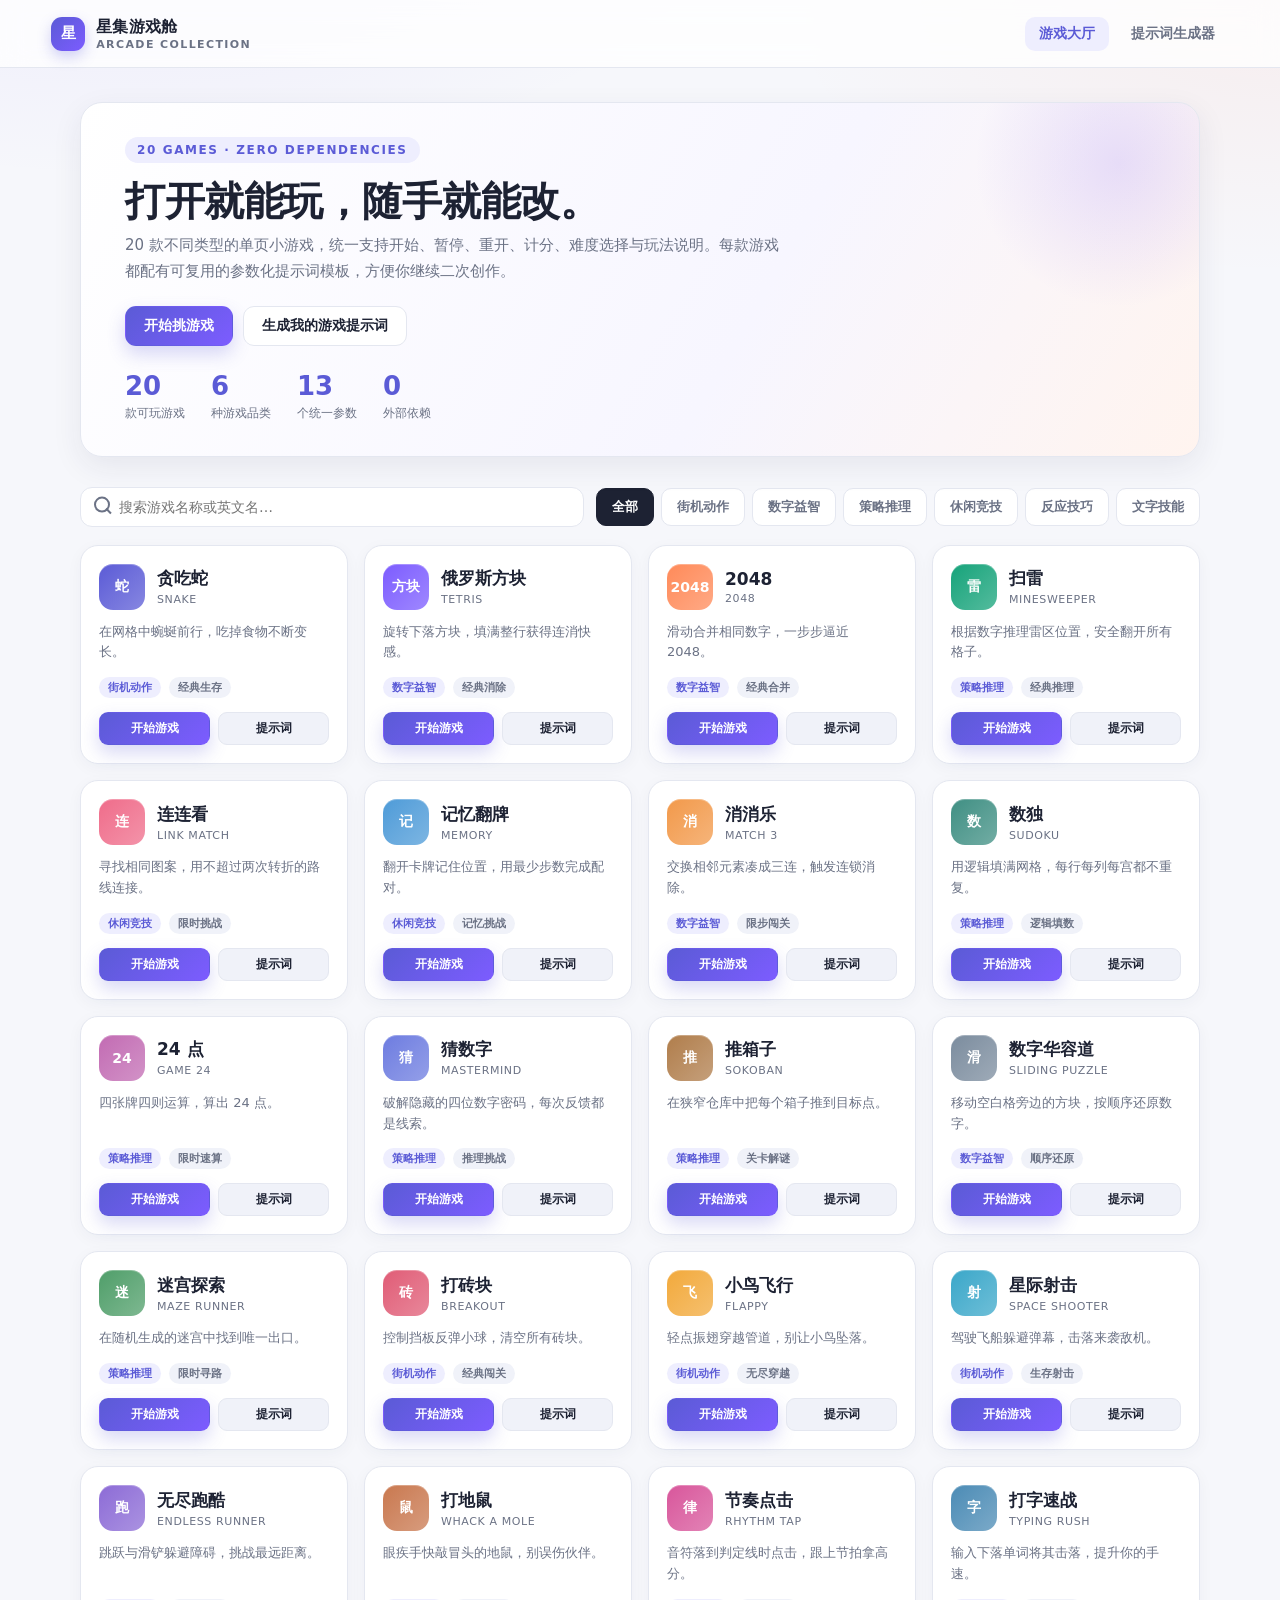
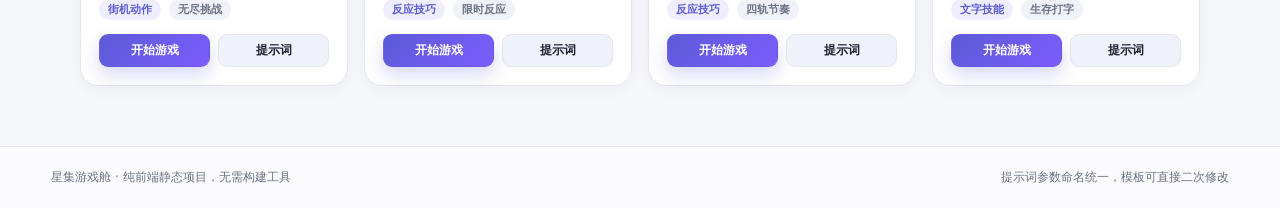
==== index.html @ 9a8f326f "Add 20-game arcade site and prompt generator" ====
<!DOCTYPE html>
<html lang="zh-CN">
<head>
  <meta charset="UTF-8">
  <meta name="viewport" content="width=device-width, initial-scale=1, viewport-fit=cover">
  <meta name="theme-color" content="#f6f7fb">
  <title>星集游戏舱 · 20 款单页小游戏</title>
  <link rel="stylesheet" href="assets/css/common.css">
  <link rel="stylesheet" href="assets/css/hub.css">
</head>
<body>
  <header class="site-header">
    <a class="brand" href="index.html">
      <span class="brand-mark">星</span>
      <span>星集游戏舱<small>ARCADE COLLECTION</small></span>
    </a>
    <nav class="nav">
      <a class="active" href="index.html">游戏大厅</a>
      <a href="generator.html">提示词生成器</a>
    </nav>
  </header>

  <main class="page">
    <section class="hero">
      <span class="eyebrow">20 GAMES · ZERO DEPENDENCIES</span>
      <h1>打开就能玩，随手就能改。</h1>
      <p class="lead">20 款不同类型的单页小游戏，统一支持开始、暂停、重开、计分、难度选择与玩法说明。每款游戏都配有可复用的参数化提示词模板，方便你继续二次创作。</p>
      <div class="hero-actions">
        <a class="btn btn-primary" href="#games">开始挑游戏</a>
        <a class="btn" href="generator.html">生成我的游戏提示词</a>
      </div>
      <div class="stats-row">
        <div><div class="stat-num">20</div><div class="stat-label">款可玩游戏</div></div>
        <div><div class="stat-num">6</div><div class="stat-label">种游戏品类</div></div>
        <div><div class="stat-num">13</div><div class="stat-label">个统一参数</div></div>
        <div><div class="stat-num">0</div><div class="stat-label">外部依赖</div></div>
      </div>
    </section>

    <section id="games">
      <div class="toolbar">
        <div class="search"><input id="searchInput" type="text" placeholder="搜索游戏名称或英文名…" aria-label="搜索游戏"></div>
        <div class="filters" id="filters"></div>
      </div>
      <div class="game-grid" id="gameGrid"></div>
    </section>
  </main>

  <footer class="site-footer">
    <span>星集游戏舱 · 纯前端静态项目，无需构建工具</span>
    <span>提示词参数命名统一，模板可直接二次修改</span>
  </footer>

  <script src="assets/js/core/utils.js"></script>
  <script src="assets/js/core/sound.js"></script>
  <script src="assets/js/core/registry.js"></script>
  <script src="assets/js/data/games.js"></script>
  <script src="assets/js/core/app.js"></script>
</body>
</html>
---- assets/css/common.css ----
:root {
  --bg: #f6f7fb;
  --surface: #ffffff;
  --surface-2: #f0f2f9;
  --ink: #1d2233;
  --muted: #6b7285;
  --line: #e4e7f0;
  --brand: #5b5bd6;
  --brand-2: #7c5cff;
  --accent: #ff7a59;
  --good: #16a37a;
  --bad: #e05555;
  --shadow: 0 10px 30px rgba(35, 41, 80, 0.08);
  --radius: 16px;
}

* { box-sizing: border-box; }
html, body { margin: 0; padding: 0; }
body {
  font-family: "PingFang SC", "Microsoft YaHei", "Segoe UI", system-ui, sans-serif;
  color: var(--ink);
  background:
    radial-gradient(1100px 600px at 10% -10%, rgba(124, 92, 255, 0.10), transparent 60%),
    radial-gradient(900px 500px at 100% 0%, rgba(255, 122, 89, 0.08), transparent 55%),
    var(--bg);
  min-height: 100vh;
  -webkit-font-smoothing: antialiased;
}
a { color: inherit; text-decoration: none; }
button, input, select, textarea { font: inherit; color: inherit; }
button { cursor: pointer; }

.site-header {
  height: 68px;
  display: flex;
  align-items: center;
  justify-content: space-between;
  padding: 0 clamp(16px, 4vw, 52px);
  background: rgba(255, 255, 255, 0.78);
  backdrop-filter: blur(14px);
  border-bottom: 1px solid var(--line);
  position: sticky;
  top: 0;
  z-index: 20;
}
.brand { display: flex; align-items: center; gap: 11px; font-weight: 800; letter-spacing: 0.3px; }
.brand-mark {
  width: 34px; height: 34px; border-radius: 11px;
  background: linear-gradient(135deg, var(--brand), var(--brand-2));
  color: #fff; display: grid; place-items: center;
  font-size: 15px; box-shadow: 0 6px 14px rgba(91, 91, 214, 0.28);
}
.brand small { display: block; font-size: 11px; font-weight: 600; color: var(--muted); letter-spacing: 1.4px; }
.nav { display: flex; gap: 8px; align-items: center; }
.nav a {
  padding: 8px 14px; border-radius: 10px; font-size: 14px; font-weight: 600; color: var(--muted);
  transition: 0.18s ease;
}
.nav a:hover { background: var(--surface-2); color: var(--ink); }
.nav a.active { background: #eeeefe; color: var(--brand); }

.page { max-width: 1200px; margin: 0 auto; padding: 34px clamp(16px, 4vw, 40px) 60px; }
.page-head { margin-bottom: 26px; }
.eyebrow {
  display: inline-flex; align-items: center; gap: 7px;
  font-size: 12px; font-weight: 800; letter-spacing: 1.6px; color: var(--brand);
  background: #eeeefe; padding: 6px 12px; border-radius: 999px;
}
h1 { font-size: clamp(26px, 4vw, 40px); line-height: 1.2; margin: 14px 0 8px; letter-spacing: -0.5px; }
h2 { font-size: 20px; margin: 0 0 12px; }
h3 { font-size: 16px; margin: 0 0 8px; }
p { line-height: 1.7; }
.lead { color: var(--muted); font-size: 15px; max-width: 720px; margin: 0; }

.btn {
  border: 1px solid var(--line); background: var(--surface); color: var(--ink);
  padding: 10px 18px; border-radius: 11px; font-size: 14px; font-weight: 700;
  transition: transform 0.15s ease, box-shadow 0.15s ease, background 0.15s ease;
}
.btn:hover { transform: translateY(-1px); box-shadow: var(--shadow); }
.btn:active { transform: translateY(0); }
.btn:disabled { opacity: 0.45; cursor: not-allowed; transform: none; box-shadow: none; }
.btn-primary {
  background: linear-gradient(135deg, var(--brand), var(--brand-2));
  border-color: transparent; color: #fff;
  box-shadow: 0 8px 18px rgba(91, 91, 214, 0.24);
}
.btn-ghost { background: var(--surface-2); }
.btn-sm { padding: 7px 12px; font-size: 12px; border-radius: 9px; }

.card { background: var(--surface); border: 1px solid var(--line); border-radius: var(--radius); box-shadow: var(--shadow); }
.tag { display: inline-block; font-size: 11px; font-weight: 700; padding: 3px 9px; border-radius: 999px; background: var(--surface-2); color: var(--muted); }
.tag-brand { background: #eeeefe; color: var(--brand); }
.muted { color: var(--muted); }
.mono { font-family: "JetBrains Mono", "SFMono-Regular", Consolas, monospace; }

.site-footer {
  border-top: 1px solid var(--line); padding: 22px clamp(16px, 4vw, 52px);
  color: var(--muted); font-size: 12px; display: flex; justify-content: space-between; gap: 16px; flex-wrap: wrap;
  background: rgba(255, 255, 255, 0.6);
}

@media (max-width: 640px) {
  .site-header { height: 60px; }
  .nav a { padding: 7px 10px; font-size: 13px; }
  .brand small { display: none; }
}
---- assets/css/hub.css ----
.hero {
  border-radius: 22px;
  background: linear-gradient(120deg, #ffffff 0%, #f7f6ff 60%, #fff4ef 100%);
  border: 1px solid var(--line);
  padding: 34px clamp(20px, 4vw, 44px);
  box-shadow: var(--shadow);
  position: relative;
  overflow: hidden;
}
.hero::after {
  content: "";
  position: absolute; right: -70px; top: -90px; width: 300px; height: 300px;
  border-radius: 50%; background: radial-gradient(circle, rgba(124,92,255,.16), transparent 68%);
}
.hero h1 { max-width: 620px; position: relative; z-index: 1; }
.hero .lead { max-width: 660px; position: relative; z-index: 1; }
.hero-actions { display: flex; gap: 10px; margin-top: 22px; flex-wrap: wrap; position: relative; z-index: 1; }
.stats-row { display: flex; gap: 26px; margin-top: 26px; flex-wrap: wrap; position: relative; z-index: 1; }
.stat-num { font-size: 26px; font-weight: 800; color: var(--brand); line-height: 1.1; }
.stat-label { font-size: 12px; color: var(--muted); margin-top: 4px; }

.toolbar {
  display: flex; gap: 12px; align-items: center; flex-wrap: wrap;
  margin: 30px 0 18px;
}
.search {
  flex: 1; min-width: 220px; position: relative;
}
.search input {
  width: 100%; padding: 11px 14px 11px 38px; border: 1px solid var(--line);
  border-radius: 12px; background: var(--surface); outline: none; font-size: 14px;
}
.search input:focus { border-color: var(--brand); box-shadow: 0 0 0 3px rgba(91,91,214,.10); }
.search::before {
  content: ""; position: absolute; left: 14px; top: 50%; width: 12px; height: 12px;
  border: 2px solid var(--muted); border-radius: 50%; transform: translateY(-65%);
}
.search::after {
  content: ""; position: absolute; left: 25px; top: 58%; width: 7px; height: 2px;
  background: var(--muted); transform: rotate(45deg);
}
.filters { display: flex; gap: 7px; flex-wrap: wrap; }
.filter-btn {
  border: 1px solid var(--line); background: var(--surface); color: var(--muted);
  padding: 9px 15px; border-radius: 10px; font-size: 13px; font-weight: 700;
}
.filter-btn:hover { color: var(--ink); }
.filter-btn.active { background: var(--ink); border-color: var(--ink); color: #fff; }

.game-grid {
  display: grid; grid-template-columns: repeat(auto-fill, minmax(255px, 1fr)); gap: 16px;
}
.game-card {
  background: var(--surface); border: 1px solid var(--line); border-radius: 18px;
  padding: 18px; box-shadow: 0 4px 16px rgba(35,41,80,.04);
  transition: transform .2s ease, box-shadow .2s ease, border-color .2s ease;
  display: flex; flex-direction: column; min-height: 184px;
}
.game-card:hover { transform: translateY(-4px); box-shadow: var(--shadow); border-color: #d8d9f5; }
.game-card-top { display: flex; align-items: center; gap: 12px; margin-bottom: 12px; }
.game-icon {
  width: 46px; height: 46px; border-radius: 14px; flex: 0 0 46px;
  display: grid; place-items: center; color: #fff; font-weight: 800; font-size: 14px;
  box-shadow: inset 0 1px 0 rgba(255,255,255,.28);
}
.game-card h3 { margin: 0 0 3px; font-size: 17px; }
.game-card .en { font-size: 11px; color: var(--muted); letter-spacing: .6px; }
.game-card .tagline { font-size: 13px; color: var(--muted); line-height: 1.6; flex: 1; }
.game-card-bottom { display: flex; align-items: center; gap: 8px; margin-top: 14px; }
.game-card-bottom .btn { flex: 1; text-align: center; }
.empty { padding: 48px; text-align: center; color: var(--muted); grid-column: 1 / -1; }
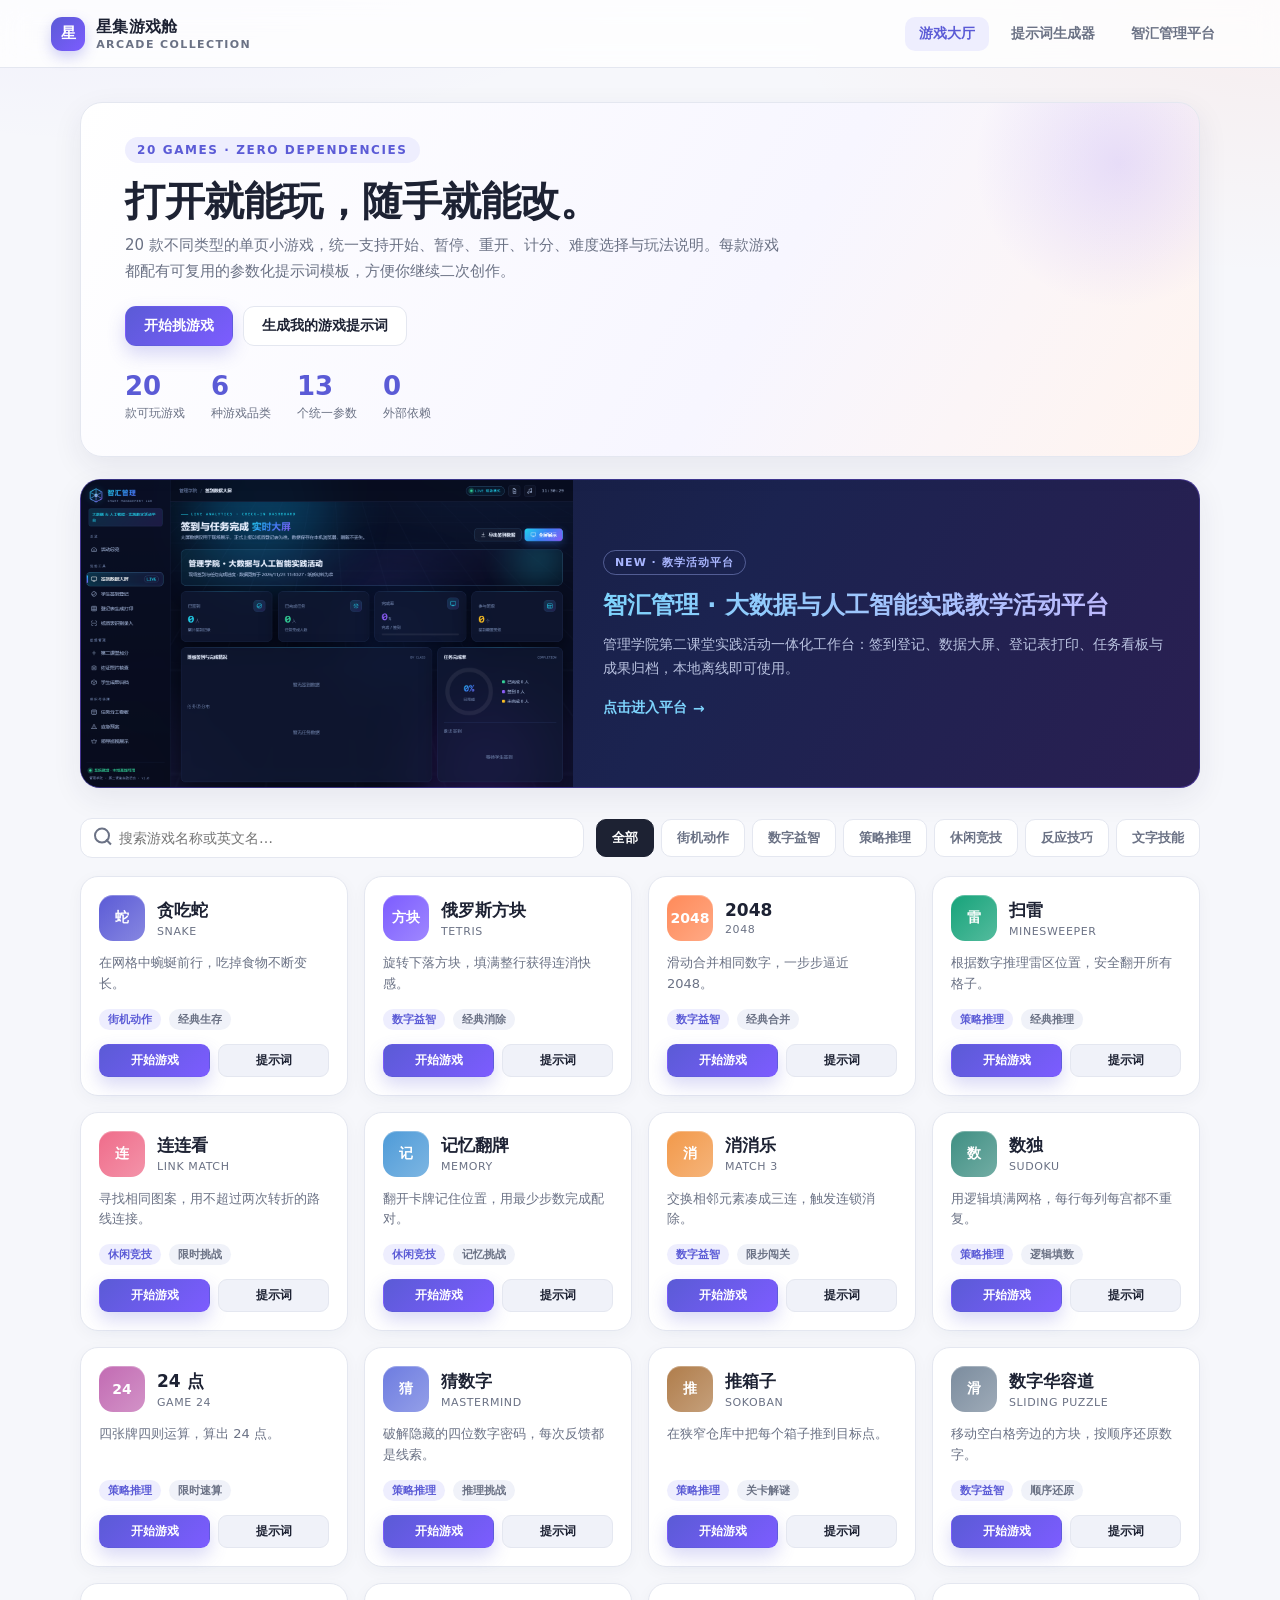
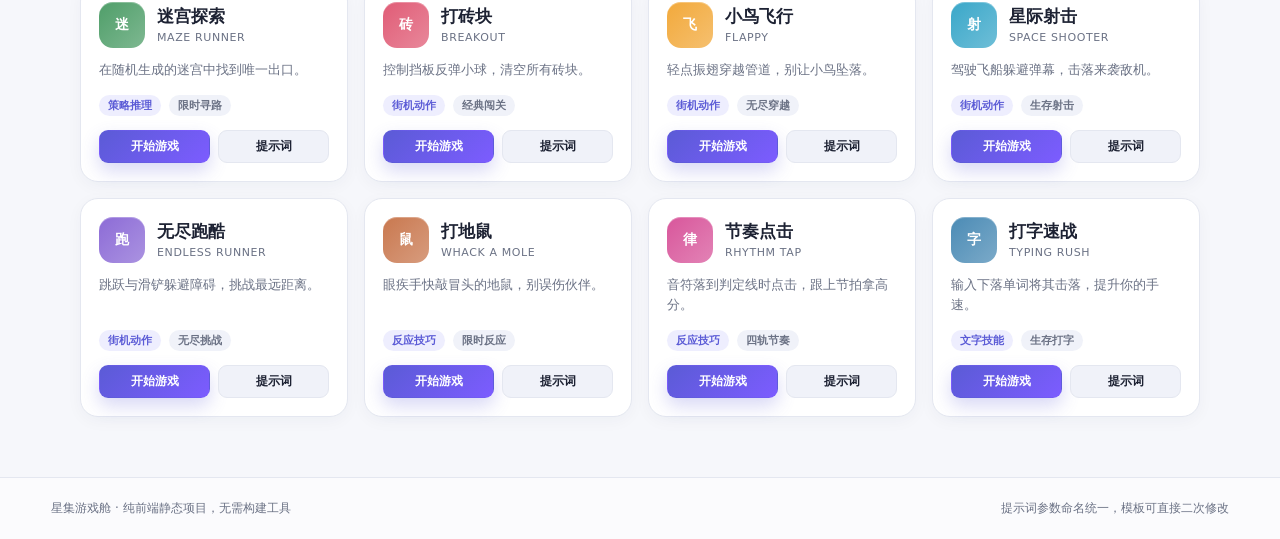
==== commit cf39c10f: "Add 智汇管理 activity platform and homepage link" ====
--- a/index.html
+++ b/index.html
@@ -17,6 +17,7 @@
     <nav class="nav">
       <a class="active" href="index.html">游戏大厅</a>
       <a href="generator.html">提示词生成器</a>
+      <a href="activity-site/index.html">智汇管理平台</a>
     </nav>
   </header>
 
@@ -35,6 +36,20 @@
         <div><div class="stat-num">13</div><div class="stat-label">个统一参数</div></div>
         <div><div class="stat-num">0</div><div class="stat-label">外部依赖</div></div>
       </div>
+    </section>
+
+    <section class="featured" aria-label="推荐项目">
+      <a class="featured-card" href="activity-site/index.html">
+        <div class="featured-thumb">
+          <img src="activity-site/preview-desktop.png" alt="智汇管理平台预览图">
+        </div>
+        <div class="featured-body">
+          <span class="featured-tag">NEW · 教学活动平台</span>
+          <h2>智汇管理 · 大数据与人工智能实践教学活动平台</h2>
+          <p>管理学院第二课堂实践活动一体化工作台：签到登记、数据大屏、登记表打印、任务看板与成果归档，本地离线即可使用。</p>
+          <span class="featured-link">点击进入平台 <span aria-hidden="true">→</span></span>
+        </div>
+      </a>
     </section>
 
     <section id="games">
--- a/assets/css/hub.css
+++ b/assets/css/hub.css
@@ -69,3 +69,89 @@
 .game-card-bottom { display: flex; align-items: center; gap: 8px; margin-top: 14px; }
 .game-card-bottom .btn { flex: 1; text-align: center; }
 .empty { padding: 48px; text-align: center; color: var(--muted); grid-column: 1 / -1; }
+
+/* 推荐项目：智汇管理教学活动平台 */
+.featured { margin-top: 22px; }
+.featured-card {
+  display: flex;
+  gap: 0;
+  align-items: stretch;
+  background: linear-gradient(120deg, #121a35 0%, #1b2350 55%, #2a1f52 100%);
+  border: 1px solid rgba(124, 92, 255, 0.35);
+  border-radius: 20px;
+  overflow: hidden;
+  box-shadow: var(--shadow);
+  transition: transform .2s ease, box-shadow .2s ease;
+}
+.featured-card:hover {
+  transform: translateY(-2px);
+  box-shadow: 0 16px 40px rgba(35, 41, 80, 0.22);
+}
+.featured-thumb {
+  flex: 0 0 44%;
+  min-height: 210px;
+  background: #0a1024;
+  display: flex;
+  align-items: center;
+  justify-content: center;
+  overflow: hidden;
+}
+.featured-thumb img {
+  width: 100%;
+  height: 100%;
+  object-fit: cover;
+  object-position: top left;
+  display: block;
+}
+.featured-body {
+  flex: 1;
+  padding: 26px 30px;
+  display: flex;
+  flex-direction: column;
+  justify-content: center;
+  color: #eef1ff;
+}
+.featured-tag {
+  align-self: flex-start;
+  font-size: 11px;
+  font-weight: 800;
+  letter-spacing: 1px;
+  color: #a9b6ff;
+  border: 1px solid rgba(169, 182, 255, 0.4);
+  border-radius: 999px;
+  padding: 4px 11px;
+  margin-bottom: 14px;
+}
+.featured-body h2 {
+  margin: 0 0 10px;
+  font-size: clamp(18px, 2.2vw, 24px);
+  line-height: 1.35;
+  background: linear-gradient(90deg, #7dd3fc, #c4b5fd);
+  -webkit-background-clip: text;
+  background-clip: text;
+  color: transparent;
+}
+.featured-body p {
+  margin: 0;
+  font-size: 14px;
+  line-height: 1.75;
+  color: #b9c2e0;
+}
+.featured-link {
+  margin-top: 18px;
+  display: inline-flex;
+  align-items: center;
+  gap: 6px;
+  align-self: flex-start;
+  font-size: 14px;
+  font-weight: 700;
+  color: #7dd3fc;
+}
+.featured-link span { transition: transform .2s ease; }
+.featured-card:hover .featured-link span { transform: translateX(4px); }
+
+@media (max-width: 760px) {
+  .featured-card { flex-direction: column; }
+  .featured-thumb { flex: none; min-height: 0; height: 180px; }
+  .featured-body { padding: 22px; }
+}
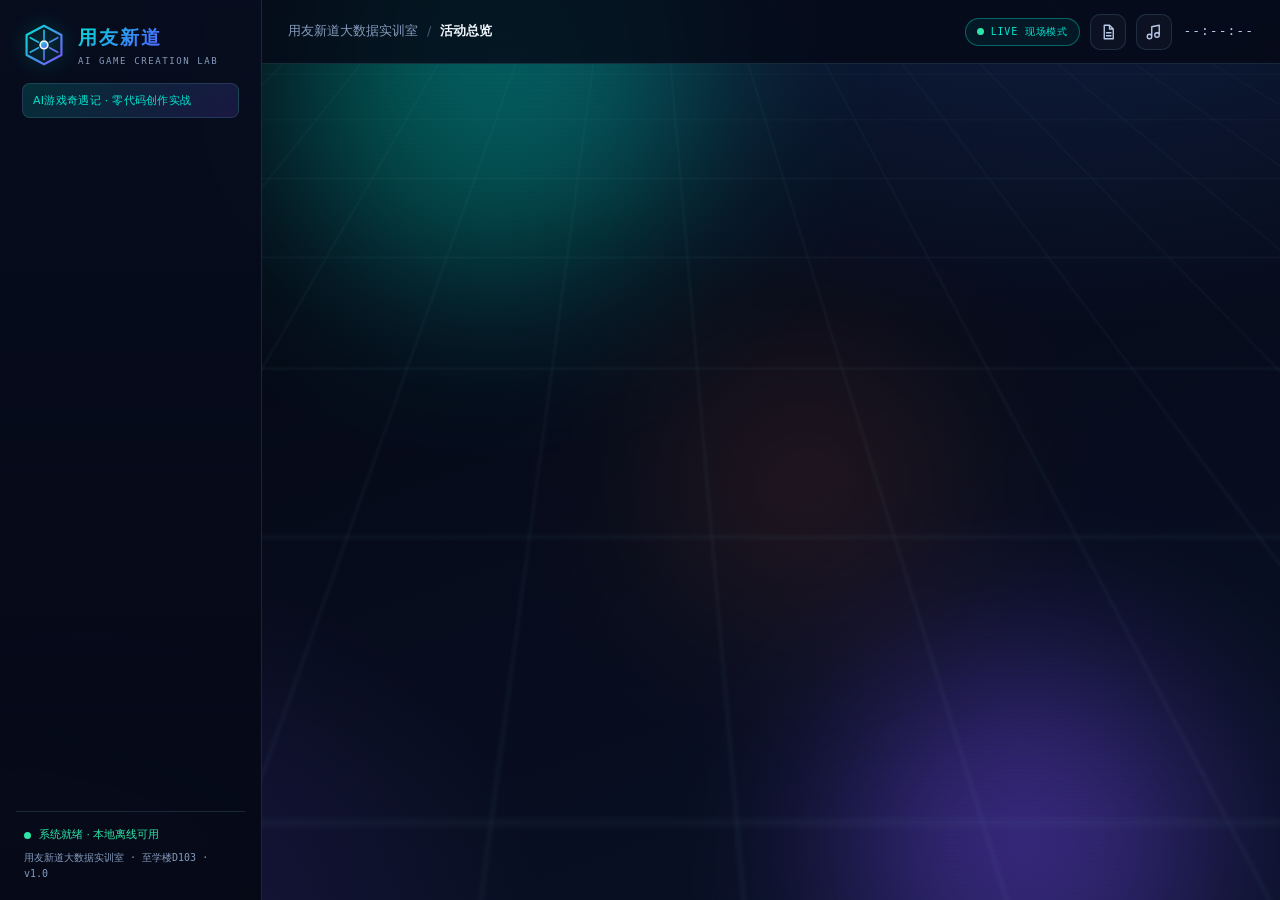
==== commit 8ab365dd: "Strengthen palette contrast and add asset cache-busting" ====
--- a/index.html
+++ b/index.html
@@ -1,75 +1,97 @@
-<!DOCTYPE html>
-<html lang="zh-CN">
-<head>
-  <meta charset="UTF-8">
-  <meta name="viewport" content="width=device-width, initial-scale=1, viewport-fit=cover">
-  <meta name="theme-color" content="#f6f7fb">
-  <title>星集游戏舱 · 20 款单页小游戏</title>
-  <link rel="stylesheet" href="assets/css/common.css">
-  <link rel="stylesheet" href="assets/css/hub.css">
-</head>
-<body>
-  <header class="site-header">
-    <a class="brand" href="index.html">
-      <span class="brand-mark">星</span>
-      <span>星集游戏舱<small>ARCADE COLLECTION</small></span>
-    </a>
-    <nav class="nav">
-      <a class="active" href="index.html">游戏大厅</a>
-      <a href="generator.html">提示词生成器</a>
-      <a href="activity-site/index.html">智汇管理平台</a>
-    </nav>
-  </header>
-
-  <main class="page">
-    <section class="hero">
-      <span class="eyebrow">20 GAMES · ZERO DEPENDENCIES</span>
-      <h1>打开就能玩，随手就能改。</h1>
-      <p class="lead">20 款不同类型的单页小游戏，统一支持开始、暂停、重开、计分、难度选择与玩法说明。每款游戏都配有可复用的参数化提示词模板，方便你继续二次创作。</p>
-      <div class="hero-actions">
-        <a class="btn btn-primary" href="#games">开始挑游戏</a>
-        <a class="btn" href="generator.html">生成我的游戏提示词</a>
-      </div>
-      <div class="stats-row">
-        <div><div class="stat-num">20</div><div class="stat-label">款可玩游戏</div></div>
-        <div><div class="stat-num">6</div><div class="stat-label">种游戏品类</div></div>
-        <div><div class="stat-num">13</div><div class="stat-label">个统一参数</div></div>
-        <div><div class="stat-num">0</div><div class="stat-label">外部依赖</div></div>
-      </div>
-    </section>
-
-    <section class="featured" aria-label="推荐项目">
-      <a class="featured-card" href="activity-site/index.html">
-        <div class="featured-thumb">
-          <img src="activity-site/preview-desktop.png" alt="智汇管理平台预览图">
-        </div>
-        <div class="featured-body">
-          <span class="featured-tag">NEW · 教学活动平台</span>
-          <h2>智汇管理 · 大数据与人工智能实践教学活动平台</h2>
-          <p>管理学院第二课堂实践活动一体化工作台：签到登记、数据大屏、登记表打印、任务看板与成果归档，本地离线即可使用。</p>
-          <span class="featured-link">点击进入平台 <span aria-hidden="true">→</span></span>
-        </div>
-      </a>
-    </section>
-
-    <section id="games">
-      <div class="toolbar">
-        <div class="search"><input id="searchInput" type="text" placeholder="搜索游戏名称或英文名…" aria-label="搜索游戏"></div>
-        <div class="filters" id="filters"></div>
-      </div>
-      <div class="game-grid" id="gameGrid"></div>
-    </section>
-  </main>
-
-  <footer class="site-footer">
-    <span>星集游戏舱 · 纯前端静态项目，无需构建工具</span>
-    <span>提示词参数命名统一，模板可直接二次修改</span>
-  </footer>
-
-  <script src="assets/js/core/utils.js"></script>
-  <script src="assets/js/core/sound.js"></script>
-  <script src="assets/js/core/registry.js"></script>
-  <script src="assets/js/data/games.js"></script>
-  <script src="assets/js/core/app.js"></script>
-</body>
-</html>
+<!DOCTYPE html>
+<html lang="zh-CN">
+<head>
+<meta charset="UTF-8">
+<meta name="viewport" content="width=device-width, initial-scale=1.0, viewport-fit=cover">
+<meta name="theme-color" content="#04070f">
+<title>用友新道大数据实训室 · AI游戏奇遇记：零代码创作实战</title>
+<link rel="stylesheet" href="css/style.css?v=3">
+</head>
+<body>
+<div class="app-shell">
+
+  <!-- 背景装饰层 -->
+  <div class="bg-layer" aria-hidden="true">
+    <div class="bg-grid"></div>
+    <div class="bg-orb bg-orb-a"></div>
+    <div class="bg-orb bg-orb-b"></div>
+    <div class="bg-orb bg-orb-c"></div>
+    <div class="bg-scan"></div>
+  </div>
+
+  <!-- 侧边栏 -->
+  <aside class="sidebar" id="sidebar">
+    <div class="brand">
+      <div class="brand-mark">
+        <svg viewBox="0 0 48 48" aria-hidden="true">
+          <defs>
+            <linearGradient id="brandGrad" x1="0" y1="0" x2="1" y2="1">
+              <stop offset="0%" stop-color="#00e6d2"/>
+              <stop offset="100%" stop-color="#7c4dff"/>
+            </linearGradient>
+          </defs>
+          <path d="M24 3 43 13v22L24 45 5 35V13z" fill="none" stroke="url(#brandGrad)" stroke-width="2.4"/>
+          <circle cx="24" cy="24" r="4.2" fill="url(#brandGrad)"/>
+          <path d="M24 8v10M24 30v10M9 16l9 5M30 27l9 5M39 16l-9 5M18 27l-9 5" stroke="url(#brandGrad)" stroke-width="1.8" stroke-linecap="round"/>
+        </svg>
+      </div>
+      <div class="brand-text">
+        <strong>用友新道</strong>
+        <span>AI GAME CREATION LAB</span>
+      </div>
+    </div>
+
+    <div class="brand-sub">AI游戏奇遇记 · 零代码创作实战</div>
+
+    <nav class="nav" id="nav" aria-label="主导航"></nav>
+
+    <div class="sidebar-foot">
+      <div class="sys-status"><span class="pulse-dot"></span><span id="sysStatusText">系统就绪 · 本地离线可用</span></div>
+      <div class="sys-meta">用友新道大数据实训室 · 至学楼D103 · v1.0</div>
+    </div>
+  </aside>
+
+  <!-- 主内容区 -->
+  <div class="content-wrap">
+    <header class="topbar">
+      <button class="icon-btn menu-toggle" id="menuToggle" aria-label="展开导航">
+        <svg viewBox="0 0 24 24"><path d="M4 6h16M4 12h16M4 18h16"/></svg>
+      </button>
+      <div class="crumb">
+        <span class="crumb-root">用友新道大数据实训室</span>
+        <span class="crumb-sep">/</span>
+        <span id="crumbCurrent">活动总览</span>
+      </div>
+      <div class="topbar-actions">
+        <span class="live-badge"><span class="pulse-dot"></span> LIVE 现场模式</span>
+        <button class="icon-btn" id="btnPaper" title="纸质应急模式" aria-label="纸质应急模式">
+          <svg viewBox="0 0 24 24"><path d="M7 3h7l5 5v13H7zM14 3v5h5M10 13h6M10 17h6"/></svg>
+        </button>
+        <button class="icon-btn" id="btnMusic" title="轻音乐开关" aria-label="轻音乐开关">
+          <svg viewBox="0 0 24 24"><path d="M9 18V5l10-2v13M9 18a3 3 0 1 1-6 0 3 3 0 0 1 6 0zm10-2a3 3 0 1 1-6 0 3 3 0 0 1 6 0z"/></svg>
+        </button>
+        <div class="clock" id="clock">--:--:--</div>
+      </div>
+    </header>
+
+    <main class="main" id="app" tabindex="-1"></main>
+
+    <footer class="footer">
+      <div class="footer-l">用友新道大数据实训室 · AI游戏奇遇记：零代码创作实战</div>
+      <div class="footer-c">地点 至学楼D103 · 借助AI工具零代码完成小游戏并现场提交 · 纸质登记与现场大屏双轨一致</div>
+      <div class="footer-r">LOCAL-FIRST · NO SERVER REQUIRED</div>
+    </footer>
+  </div>
+</div>
+
+<div class="toast-stack" id="toastStack" aria-live="polite"></div>
+<div class="overlay" id="overlay"></div>
+
+<script src="js/store.js?v=3"></script>
+<script src="js/ui.js?v=3"></script>
+<script src="js/viz.js?v=3"></script>
+<script src="js/data-source.js?v=3"></script>
+<script src="js/app.js?v=3"></script>
+<script src="js/modules.js?v=3"></script>
+</body>
+</html>
--- a/css/style.css
+++ b/css/style.css
@@ -0,0 +1,548 @@
+/* ============================================================
+   智汇管理 · 实践教学活动平台  |  设计系统
+   风格：科技 / 炫酷 / 时尚  ·  暗色霓虹 + 玻璃拟态
+   ============================================================ */
+
+:root{
+  --bg:#04070f;
+  --bg-2:#091126;
+  --panel:rgba(12,20,42,.76);
+  --panel-solid:#0d1832;
+  --panel-2:rgba(18,30,60,.70);
+  --line:rgba(120,200,220,.16);
+  --line-strong:rgba(0,230,210,.38);
+  --txt:#f2f7ff;
+  --txt-2:#b8c9e8;
+  --txt-3:#869bbd;
+  --cyan:#00e6d2;
+  --blue:#3d7dff;
+  --purple:#7c4dff;
+  --pink:#ff5c9d;
+  --green:#2ee6a8;
+  --amber:#ff8a3d;
+  --red:#ff5470;
+  --grad:linear-gradient(135deg,#00e6d2 0%,#3d7dff 48%,#7c4dff 100%);
+  --grad-soft:linear-gradient(135deg,rgba(0,230,210,.16),rgba(124,77,255,.16));
+  --shadow:0 18px 50px rgba(0,0,0,.46);
+  --glow:0 0 22px rgba(0,230,210,.30);
+  --r:16px;
+  --r-sm:10px;
+  --sidebar-w:262px;
+  --font:"PingFang SC","Microsoft YaHei","Segoe UI",system-ui,-apple-system,sans-serif;
+  --mono:"SFMono-Regular",Consolas,"Roboto Mono",monospace;
+}
+
+*,*::before,*::after{box-sizing:border-box}
+html{scroll-behavior:smooth}
+body{
+  margin:0;font-family:var(--font);color:var(--txt);background:var(--bg);
+  -webkit-font-smoothing:antialiased;overflow-x:hidden;font-size:14px;line-height:1.6;
+}
+button,input,select,textarea{font-family:inherit;font-size:inherit;color:inherit}
+button{cursor:pointer}
+a{color:var(--cyan);text-decoration:none}
+svg{width:100%;height:100%;fill:none;stroke:currentColor;stroke-width:1.8;stroke-linecap:round;stroke-linejoin:round}
+::-webkit-scrollbar{width:9px;height:9px}
+::-webkit-scrollbar-track{background:rgba(255,255,255,.03)}
+::-webkit-scrollbar-thumb{background:linear-gradient(180deg,rgba(0,230,210,.5),rgba(124,77,255,.5));border-radius:9px}
+
+/* ---------- 背景 ---------- */
+.bg-layer{position:fixed;inset:0;z-index:0;pointer-events:none;overflow:hidden;background:
+  radial-gradient(1200px 700px at 80% -10%,rgba(61,125,255,.20),transparent 60%),
+  radial-gradient(900px 600px at 0% 100%,rgba(124,77,255,.18),transparent 60%),
+  linear-gradient(160deg,#04070f 0%,#060b1a 45%,#091126 100%)}
+.bg-grid{position:absolute;inset:-50%;background-image:
+  linear-gradient(rgba(120,200,220,.065) 1px,transparent 1px),
+  linear-gradient(90deg,rgba(120,200,220,.065) 1px,transparent 1px);
+  background-size:52px 52px;transform:perspective(600px) rotateX(58deg) scale(1.6);
+  transform-origin:center 30%;animation:gridMove 26s linear infinite;opacity:.55}
+@keyframes gridMove{from{background-position:0 0}to{background-position:0 52px}}
+.bg-orb{position:absolute;border-radius:50%;filter:blur(90px);opacity:.42;animation:float 18s ease-in-out infinite alternate}
+.bg-orb-a{width:420px;height:420px;background:#00c9b8;top:-140px;left:22%}
+.bg-orb-b{width:360px;height:360px;background:#7c4dff;bottom:-120px;right:6%;animation-delay:-6s}
+.bg-orb-c{width:280px;height:280px;background:#ff6a3d;top:38%;left:52%;animation-delay:-11s;opacity:.12}
+@keyframes float{from{transform:translate3d(0,0,0) scale(1)}to{transform:translate3d(40px,-50px,0) scale(1.15)}}
+.bg-scan{position:absolute;inset:0;background:repeating-linear-gradient(0deg,transparent 0 3px,rgba(0,0,0,.08) 3px 4px);opacity:.35}
+
+/* ---------- 布局 ---------- */
+.app-shell{position:relative;z-index:1;min-height:100vh;display:flex}
+.sidebar{
+  width:var(--sidebar-w);flex:0 0 var(--sidebar-w);position:sticky;top:0;height:100vh;
+  display:flex;flex-direction:column;padding:22px 16px 16px;
+  background:linear-gradient(180deg,rgba(7,13,30,.95),rgba(5,9,22,.95));
+  border-right:1px solid var(--line);backdrop-filter:blur(18px);z-index:40;
+}
+.content-wrap{flex:1;min-width:0;display:flex;flex-direction:column;min-height:100vh}
+
+/* ---------- 品牌 ---------- */
+.brand{display:flex;align-items:center;gap:12px;padding:0 6px 14px}
+.brand-mark{width:44px;height:44px;flex:0 0 44px;filter:drop-shadow(0 0 10px rgba(0,230,210,.4))}
+.brand-text strong{display:block;font-size:19px;letter-spacing:2px;background:var(--grad);-webkit-background-clip:text;background-clip:text;color:transparent;font-weight:800}
+.brand-text span{display:block;font-size:9px;letter-spacing:1.6px;color:var(--txt-3);margin-top:2px;font-family:var(--mono)}
+.brand-sub{margin:0 6px 16px;padding:8px 10px;font-size:11px;color:var(--cyan);background:var(--grad-soft);border:1px solid var(--line);border-radius:8px;letter-spacing:.3px}
+
+/* ---------- 导航 ---------- */
+.nav{flex:1;overflow-y:auto;padding-right:4px}
+.nav-group{margin-bottom:16px}
+.nav-group-title{font-size:10px;letter-spacing:2px;color:var(--txt-3);padding:6px 10px;font-family:var(--mono);text-transform:uppercase}
+.nav-item{
+  display:flex;align-items:center;gap:11px;width:100%;padding:10px 12px;margin:3px 0;
+  border:1px solid transparent;border-radius:10px;background:transparent;color:var(--txt-2);
+  text-align:left;transition:.22s ease;position:relative;overflow:hidden;
+}
+.nav-item svg{width:18px;height:18px;flex:0 0 18px;opacity:.85}
+.nav-item span{font-size:13.5px;white-space:nowrap;overflow:hidden;text-overflow:ellipsis}
+.nav-item:hover{color:var(--txt);background:rgba(120,200,220,.09);transform:translateX(3px)}
+.nav-item.active{
+  color:#fff;border-color:var(--line-strong);
+  background:linear-gradient(90deg,rgba(0,230,210,.18),rgba(124,77,255,.10));
+  box-shadow:inset 0 0 18px rgba(0,230,210,.08);
+}
+.nav-item.active::before{content:"";position:absolute;left:0;top:20%;height:60%;width:3px;border-radius:0 3px 3px 0;background:var(--grad);box-shadow:var(--glow)}
+.nav-badge{margin-left:auto;font-size:9px;font-family:var(--mono);color:var(--cyan);border:1px solid var(--line-strong);border-radius:20px;padding:1px 6px}
+
+.sidebar-foot{border-top:1px solid var(--line);padding:14px 8px 2px;font-size:11px;color:var(--txt-3)}
+.sys-status{display:flex;align-items:center;gap:8px;color:var(--green)}
+.sys-meta{margin-top:6px;font-family:var(--mono);font-size:10px}
+.pulse-dot{width:7px;height:7px;border-radius:50%;background:var(--green);box-shadow:0 0 0 0 rgba(46,230,168,.6);animation:pulse 2s infinite;display:inline-block;flex:0 0 7px}
+@keyframes pulse{70%{box-shadow:0 0 0 9px rgba(46,230,168,0)}100%{box-shadow:0 0 0 0 rgba(46,230,168,0)}}
+
+/* ---------- 顶栏 ---------- */
+.topbar{
+  height:64px;flex:0 0 64px;position:sticky;top:0;z-index:30;display:flex;align-items:center;gap:14px;
+  padding:0 26px;border-bottom:1px solid var(--line);
+  background:rgba(5,9,22,.82);backdrop-filter:blur(16px);
+}
+.crumb{display:flex;align-items:center;gap:9px;font-size:13px;color:var(--txt-2)}
+.crumb-root{color:var(--txt-3)}
+.crumb-sep{color:var(--txt-3);opacity:.5}
+#crumbCurrent{color:var(--txt);font-weight:600}
+.topbar-actions{margin-left:auto;display:flex;align-items:center;gap:10px}
+.live-badge{display:flex;align-items:center;gap:7px;font-family:var(--mono);font-size:10px;letter-spacing:.8px;color:var(--cyan);border:1px solid var(--line-strong);border-radius:30px;padding:5px 11px;background:rgba(0,230,210,.06)}
+.icon-btn{
+  width:36px;height:36px;display:grid;place-items:center;border-radius:10px;border:1px solid var(--line);
+  background:rgba(255,255,255,.03);color:var(--txt-2);transition:.2s;padding:8px;
+}
+.icon-btn:hover{color:var(--cyan);border-color:var(--line-strong);background:rgba(0,230,210,.1);transform:translateY(-1px)}
+.icon-btn.on{color:#04121f;background:var(--cyan);border-color:var(--cyan);box-shadow:var(--glow)}
+.menu-toggle{display:none}
+.clock{font-family:var(--mono);font-size:13px;color:var(--txt-2);letter-spacing:1px;min-width:72px;text-align:right}
+
+/* ---------- 主区 ---------- */
+.main{flex:1;padding:28px 30px 40px;max-width:1680px;width:100%;margin:0 auto;outline:none}
+.page-head{display:flex;align-items:flex-end;justify-content:space-between;gap:18px;margin-bottom:24px;flex-wrap:wrap}
+.eyebrow{font-family:var(--mono);font-size:10.5px;letter-spacing:3px;color:var(--cyan);text-transform:uppercase;display:flex;align-items:center;gap:8px}
+.eyebrow::before{content:"";width:22px;height:1px;background:linear-gradient(90deg,var(--cyan),var(--amber));box-shadow:var(--glow)}
+.page-title{font-size:28px;font-weight:800;letter-spacing:.5px;margin:8px 0 6px;line-height:1.25}
+.page-title em{font-style:normal;background:var(--grad);-webkit-background-clip:text;background-clip:text;color:transparent}
+.page-desc{color:var(--txt-2);font-size:13px;max-width:760px;margin:0}
+.page-actions{display:flex;gap:9px;flex-wrap:wrap}
+
+/* ---------- 卡片 / 网格 ---------- */
+.card{
+  background:var(--panel);border:1px solid var(--line);border-radius:var(--r);
+  backdrop-filter:blur(14px);box-shadow:var(--shadow);position:relative;overflow:hidden;
+  transition:transform .25s ease,border-color .25s ease,box-shadow .25s ease;
+}
+.card::after{content:"";position:absolute;inset:0 0 auto 0;height:1px;background:linear-gradient(90deg,transparent,rgba(0,230,210,.5),transparent);opacity:.7}
+.card:hover{border-color:var(--line-strong);transform:translateY(-3px);box-shadow:0 22px 60px rgba(0,0,0,.5),0 0 22px rgba(0,230,210,.07)}
+.card-pad{padding:20px}
+.grid{display:grid;gap:16px}
+.g2{grid-template-columns:repeat(2,minmax(0,1fr))}
+.g3{grid-template-columns:repeat(3,minmax(0,1fr))}
+.g4{grid-template-columns:repeat(4,minmax(0,1fr))}
+.g-2-1{grid-template-columns:2fr 1fr}
+.g-1-2{grid-template-columns:1fr 2fr}
+.mt16{margin-top:16px}.mt20{margin-top:20px}.mt24{margin-top:24px}
+
+/* ---------- 按钮 ---------- */
+.btn{
+  display:inline-flex;align-items:center;justify-content:center;gap:8px;padding:9px 17px;border-radius:9px;
+  border:1px solid var(--line-strong);background:rgba(255,255,255,.04);color:var(--txt);
+  font-size:13px;font-weight:600;transition:.2s;white-space:nowrap;
+}
+.btn svg{width:16px;height:16px}
+.btn:hover{transform:translateY(-2px);background:rgba(0,230,210,.12);border-color:var(--cyan);box-shadow:var(--glow)}
+.btn.primary{background:var(--grad);border-color:transparent;color:#fff;box-shadow:0 8px 24px rgba(61,125,255,.32)}
+.btn.primary:hover{filter:brightness(1.14);box-shadow:0 10px 30px rgba(61,125,255,.5)}
+.btn.ghost{background:transparent;border-color:var(--line);color:var(--txt-2)}
+.btn.danger{border-color:rgba(255,84,112,.4);color:var(--red);background:rgba(255,84,112,.07)}
+.btn.sm{padding:6px 11px;font-size:12px;border-radius:7px}
+.btn.block{width:100%}
+
+/* ---------- 统计卡 ---------- */
+.stat{padding:18px 20px;display:flex;flex-direction:column;gap:6px;min-height:120px;justify-content:center}
+.stat-top{display:flex;align-items:center;justify-content:space-between;color:var(--txt-3);font-size:12px}
+.stat-icon{width:34px;height:34px;border-radius:9px;background:var(--grad-soft);border:1px solid var(--line);padding:7px;color:var(--cyan)}
+.stat-val{font-family:var(--mono);font-size:32px;font-weight:700;line-height:1;letter-spacing:-1px}
+.stat-val small{font-size:13px;color:var(--txt-3);margin-left:4px;font-weight:400}
+.stat-foot{font-size:11px;color:var(--txt-3)}
+.stat.a .stat-val{color:var(--cyan)}.stat.b .stat-val{color:var(--purple)}
+.stat.c .stat-val{color:var(--green)}.stat.d .stat-val{color:var(--amber)}
+.bar-track{height:5px;border-radius:6px;background:rgba(255,255,255,.07);overflow:hidden;margin-top:4px}
+.bar-fill{height:100%;border-radius:6px;background:var(--grad);width:0;transition:width .9s cubic-bezier(.2,.8,.2,1)}
+
+/* ---------- 表单 ---------- */
+.field{display:flex;flex-direction:column;gap:6px;margin-bottom:14px}
+.field label{font-size:12px;color:var(--txt-2);font-weight:600;display:flex;gap:6px;align-items:center}
+.field label .req{color:var(--pink)}
+.input,select.input,textarea.input{
+  width:100%;padding:10px 13px;border-radius:9px;border:1px solid var(--line);
+  background:rgba(4,8,20,.70);color:var(--txt);outline:none;transition:.2s;
+}
+.input:focus{border-color:var(--cyan);box-shadow:0 0 0 3px rgba(0,230,210,.1)}
+.input::placeholder{color:var(--txt-3)}
+textarea.input{min-height:88px;resize:vertical}
+.field-row{display:grid;grid-template-columns:1fr 1fr;gap:12px}
+.hint{font-size:11px;color:var(--txt-3)}
+.seg{display:flex;gap:6px;flex-wrap:wrap}
+.seg button{padding:8px 14px;border-radius:8px;border:1px solid var(--line);background:rgba(255,255,255,.03);color:var(--txt-2);font-size:12.5px;transition:.2s}
+.seg button.on{background:var(--grad);border-color:transparent;color:#fff;box-shadow:var(--glow)}
+
+/* ---------- 表格 ---------- */
+.table-wrap{overflow:auto;border-radius:var(--r-sm);border:1px solid var(--line);background:rgba(4,8,20,.50)}
+table{width:100%;border-collapse:collapse;font-size:12.5px;min-width:640px}
+thead th{position:sticky;top:0;background:rgba(14,24,50,.97);backdrop-filter:blur(8px);color:var(--cyan);font-weight:700;text-align:left;padding:11px 13px;white-space:nowrap;border-bottom:1px solid var(--line-strong);font-size:11.5px;letter-spacing:.4px}
+tbody td{padding:10px 13px;border-bottom:1px solid rgba(120,200,220,.09);color:var(--txt-2);vertical-align:middle}
+tbody tr{transition:.16s}
+tbody tr:hover{background:rgba(0,230,210,.05)}
+tbody tr:last-child td{border-bottom:none}
+.tag{display:inline-flex;align-items:center;gap:5px;padding:3px 9px;border-radius:20px;font-size:11px;border:1px solid var(--line);background:rgba(255,255,255,.04);white-space:nowrap}
+.tag.ok{color:var(--green);border-color:rgba(46,230,168,.35);background:rgba(46,230,168,.09)}
+.tag.warn{color:var(--amber);border-color:rgba(255,138,61,.35);background:rgba(255,138,61,.09)}
+.tag.bad{color:var(--red);border-color:rgba(255,84,112,.35);background:rgba(255,84,112,.09)}
+.tag.info{color:var(--cyan);border-color:var(--line-strong);background:rgba(0,230,210,.08)}
+.tag.pp{color:#c4b5fd;border-color:rgba(124,77,255,.4);background:rgba(124,77,255,.1)}
+.mono{font-family:var(--mono)}
+.empty{padding:44px 16px;text-align:center;color:var(--txt-3);font-size:13px}
+.empty svg{width:44px;height:44px;margin:0 auto 12px;opacity:.4}
+
+/* ---------- 大屏可视化 ---------- */
+.dash-hero{
+  padding:22px;border-radius:var(--r);border:1px solid var(--line-strong);
+  background:linear-gradient(135deg,rgba(0,230,210,.09),rgba(124,77,255,.07) 55%,rgba(4,8,20,.48));
+  position:relative;overflow:hidden;
+}
+.dash-hero::before{content:"";position:absolute;width:300px;height:300px;right:-80px;top:-120px;border-radius:50%;background:radial-gradient(circle,rgba(0,230,210,.22),transparent 70%);filter:blur(20px)}
+.dash-hero h2{margin:0;font-size:22px;letter-spacing:1px}
+.dash-hero p{margin:6px 0 0;color:var(--txt-2);font-size:12.5px}
+.chart-box{padding:18px;height:100%}
+.chart-title{display:flex;align-items:center;justify-content:space-between;font-size:13px;font-weight:700;margin-bottom:16px}
+.chart-title small{font-family:var(--mono);font-size:10px;color:var(--txt-3);font-weight:400}
+.donut-wrap{display:flex;align-items:center;gap:22px;flex-wrap:wrap}
+.donut{width:148px;height:148px;flex:0 0 148px;position:relative}
+.donut svg{transform:rotate(-90deg)}
+.donut circle{fill:none;stroke-width:12}
+.donut .track{stroke:rgba(255,255,255,.07)}
+.donut .val{stroke:url(#donutGrad);stroke-linecap:round;transition:stroke-dashoffset 1s cubic-bezier(.2,.8,.2,1)}
+.donut-center{position:absolute;inset:0;display:grid;place-content:center;text-align:center}
+.donut-center b{font-family:var(--mono);font-size:28px;background:var(--grad);-webkit-background-clip:text;background-clip:text;color:transparent}
+.donut-center span{font-size:11px;color:var(--txt-3)}
+.legend{display:flex;flex-direction:column;gap:9px;font-size:12px;color:var(--txt-2)}
+.legend i{width:9px;height:9px;border-radius:3px;display:inline-block;margin-right:7px}
+.bars{display:flex;flex-direction:column;gap:13px}
+.bar-row{display:grid;grid-template-columns:78px 1fr 42px;gap:10px;align-items:center;font-size:12px}
+.bar-row .bg{height:11px;border-radius:6px;background:rgba(255,255,255,.06);overflow:hidden}
+.bar-row .bf{height:100%;border-radius:6px;transition:width .9s;background:linear-gradient(90deg,#00e6d2,#7c4dff)}
+.bar-row .bn{text-align:right;font-family:var(--mono);color:var(--txt-2)}
+.live-list{display:flex;flex-direction:column;gap:8px;max-height:330px;overflow:auto;padding-right:4px}
+.live-item{display:flex;align-items:center;gap:11px;padding:10px 12px;border-radius:10px;background:rgba(255,255,255,.035);border:1px solid var(--line);animation:slideIn .35s ease both}
+@keyframes slideIn{from{opacity:0;transform:translateX(-12px)}to{opacity:1;transform:none}}
+.avatar{width:34px;height:34px;flex:0 0 34px;border-radius:9px;display:grid;place-items:center;font-family:var(--mono);font-size:12px;font-weight:700;background:var(--grad);color:#fff}
+.live-item .who{flex:1;min-width:0}
+.live-item .who b{display:block;font-size:13px}
+.live-item .who span{font-size:11px;color:var(--txt-3);font-family:var(--mono)}
+.live-item time{font-family:var(--mono);font-size:11px;color:var(--txt-3)}
+
+/* ---------- 进展时间线 / 看板 ---------- */
+.timeline{position:relative;padding-left:26px}
+.timeline::before{content:"";position:absolute;left:8px;top:6px;bottom:6px;width:2px;background:linear-gradient(180deg,var(--cyan),var(--purple),transparent)}
+.tl-item{position:relative;padding:0 0 20px 8px}
+.tl-item::before{content:"";position:absolute;left:-22px;top:5px;width:11px;height:11px;border-radius:50%;background:var(--bg);border:2px solid var(--cyan);box-shadow:0 0 0 4px rgba(0,230,210,.1)}
+.tl-item.done::before{background:var(--green);border-color:var(--green)}
+.tl-item h4{margin:0 0 4px;font-size:13.5px}
+.tl-item p{margin:0;font-size:12px;color:var(--txt-3)}
+
+.kb-col{background:rgba(4,8,20,.48);border:1px solid var(--line);border-radius:12px;padding:12px;min-height:200px}
+.kb-col h4{margin:0 0 12px;font-size:12px;color:var(--txt-2);display:flex;justify-content:space-between;align-items:center}
+.kb-card{background:var(--panel-2);border:1px solid var(--line);border-radius:9px;padding:11px 12px;margin-bottom:9px;transition:.2s}
+.kb-card:hover{border-color:var(--line-strong);transform:translateY(-2px)}
+.kb-card b{font-size:12.5px;display:block;margin-bottom:6px}
+.kb-card p{font-size:11px;color:var(--txt-3);margin:0 0 8px}
+.kb-meta{display:flex;justify-content:space-between;align-items:center;font-size:10px;color:var(--txt-3)}
+.kb-actions{display:flex;gap:5px;margin-top:8px}
+
+/* ---------- 提示 / 总结 ---------- */
+.notice{padding:14px 16px;border-radius:11px;border:1px solid var(--line);background:var(--grad-soft);font-size:12.5px;color:var(--txt-2);display:flex;gap:11px;align-items:flex-start}
+.notice svg{width:18px;height:18px;flex:0 0 18px;color:var(--cyan);margin-top:2px}
+.notice.warn{background:rgba(255,138,61,.08);border-color:rgba(255,138,61,.3)}
+.notice.warn svg{color:var(--amber)}
+.notice b{color:var(--txt)}
+.kv{display:grid;grid-template-columns:auto 1fr;gap:8px 16px;font-size:12.5px}
+.kv dt{color:var(--txt-3)}
+.kv dd{margin:0;color:var(--txt-2)}
+.divider{height:1px;background:var(--line);margin:16px 0}
+
+/* ---------- 快捷入口卡 ---------- */
+.launch{display:block;text-align:left;padding:20px;cursor:pointer;color:inherit}
+.launch .li{width:42px;height:42px;border-radius:11px;background:var(--grad-soft);border:1px solid var(--line-strong);padding:9px;color:var(--cyan);margin-bottom:14px}
+.launch h3{margin:0 0 6px;font-size:15px}
+.launch p{margin:0;font-size:12px;color:var(--txt-3);line-height:1.65}
+.launch .go{margin-top:14px;font-family:var(--mono);font-size:11px;color:var(--cyan);display:flex;align-items:center;gap:6px;transition:.2s}
+.launch:hover .go{transform:translateX(5px)}
+
+/* ---------- 照片墙 ---------- */
+.photo-grid{display:grid;grid-template-columns:repeat(auto-fill,minmax(150px,1fr));gap:12px}
+.photo-item{border:1px solid var(--line);border-radius:11px;overflow:hidden;background:rgba(6,10,24,.5);transition:.2s}
+.photo-item:hover{border-color:var(--cyan);transform:translateY(-3px)}
+.photo-thumb{aspect-ratio:4/3;background:linear-gradient(135deg,rgba(0,230,210,.12),rgba(124,77,255,.12));display:grid;place-items:center;color:var(--txt-3);font-size:11px;overflow:hidden}
+.photo-thumb img{width:100%;height:100%;object-fit:cover}
+.photo-meta{padding:9px 10px;font-size:11px}
+.photo-meta b{display:block;font-size:12px}
+.photo-meta span{color:var(--txt-3);font-family:var(--mono)}
+
+/* ----------  toast ---------- */
+.toast-stack{position:fixed;right:20px;bottom:20px;z-index:100;display:flex;flex-direction:column;gap:10px}
+.toast{min-width:240px;max-width:380px;padding:12px 16px;border-radius:11px;background:rgba(8,14,32,.97);border:1px solid var(--line-strong);box-shadow:var(--shadow);font-size:13px;animation:toastIn .3s ease both;backdrop-filter:blur(12px)}
+.toast.ok{border-left:3px solid var(--green)}
+.toast.err{border-left:3px solid var(--red)}
+.toast.info{border-left:3px solid var(--cyan)}
+@keyframes toastIn{from{opacity:0;transform:translateY(16px) scale(.96)}to{opacity:1;transform:none}}
+
+/* ---------- 其它 ---------- */
+.overlay{display:none;position:fixed;inset:0;background:rgba(1,4,12,.78);z-index:35;backdrop-filter:blur(3px)}
+.overlay.show{display:block}
+.fade-in{animation:fadeUp .45s cubic-bezier(.2,.8,.2,1) both}
+@keyframes fadeUp{from{opacity:0;transform:translateY(14px)}to{opacity:1;transform:none}}
+.stagger>*{animation:fadeUp .5s cubic-bezier(.2,.8,.2,1) both}
+.stagger>*:nth-child(1){animation-delay:.03s}.stagger>*:nth-child(2){animation-delay:.07s}
+.stagger>*:nth-child(3){animation-delay:.11s}.stagger>*:nth-child(4){animation-delay:.15s}
+.stagger>*:nth-child(5){animation-delay:.19s}.stagger>*:nth-child(6){animation-delay:.23s}
+.mini-head{font-size:12px;letter-spacing:1.5px;color:var(--txt-3);font-family:var(--mono);text-transform:uppercase;margin:0 0 12px}
+.hl{color:var(--cyan);font-weight:600}
+.footer{border-top:1px solid var(--line);padding:16px 30px;display:flex;gap:14px;flex-wrap:wrap;justify-content:space-between;font-size:10.5px;color:var(--txt-3);font-family:var(--mono);background:rgba(4,8,20,.48)}
+.paper-mode .bg-layer{filter:saturate(.25) brightness(.8)}
+.paper-mode .live-badge{color:var(--amber);border-color:rgba(255,138,61,.4)}
+
+/* ---------- 打印：登记表 ---------- */
+@media print{
+  body{background:#fff;color:#000}
+  .bg-layer,.sidebar,.topbar,.footer,.page-actions,.toast-stack{display:none!important}
+  .content-wrap,.main{padding:0!important;max-width:none!important}
+  .card{border:none;box-shadow:none;background:#fff;backdrop-filter:none}
+  table.print-table{min-width:0;width:100%;font-size:10pt;color:#000}
+  .print-table thead th{background:#eceff4!important;color:#000;border:1px solid #999;position:static}
+  .print-table td{border:1px solid #999;color:#000;height:26px;padding:4px 6px}
+  .print-only{display:block!important}
+  .screen-only{display:none!important}
+  @page{size:A4 landscape;margin:10mm}
+}
+.print-only{display:none}
+.qr-box{width:150px;height:150px;background:#fff;border-radius:10px;padding:9px;flex:0 0 150px}
+.qr-box svg{stroke:#091126}
+
+/* ---------- 响应式 ---------- */
+@media(max-width:1180px){.g4{grid-template-columns:repeat(2,minmax(0,1fr))}.g-2-1,.g-1-2{grid-template-columns:1fr}}
+@media(max-width:900px){
+  .sidebar{position:fixed;left:0;top:0;transform:translateX(-105%);transition:transform .3s cubic-bezier(.2,.8,.2,1);box-shadow:20px 0 60px rgba(0,0,0,.5)}
+  .sidebar.open{transform:none}
+  .menu-toggle{display:grid}
+  .main{padding:22px 18px 32px}
+  .topbar{padding:0 16px}
+  .g3{grid-template-columns:repeat(2,minmax(0,1fr))}
+}
+@media(max-width:640px){
+  .g2,.g3,.g4{grid-template-columns:1fr}
+  .field-row{grid-template-columns:1fr}
+  .page-title{font-size:22px}
+  .crumb-root,.crumb-sep,.live-badge{display:none}
+  .topbar-actions{gap:6px}
+  .clock{font-size:11px;min-width:60px}
+  .footer{justify-content:center;text-align:center;font-size:9.5px}
+  .footer-c{order:3;width:100%}
+  .stat-val{font-size:26px}
+  .donut{width:120px;height:120px;flex-basis:120px}
+}
+@media(prefers-reduced-motion:reduce){*{animation-duration:.01ms!important;transition-duration:.01ms!important}}
+
+/* ---------- 大屏活动信息区 ---------- */
+.event-brief{position:relative;overflow:hidden}
+.event-brief::before{content:"";position:absolute;left:0;top:0;bottom:0;width:3px;background:var(--grad)}
+.event-grid{display:grid;grid-template-columns:repeat(4,1fr);gap:14px 22px}
+.event-item{display:flex;flex-direction:column;gap:6px;padding:12px 14px;border:1px solid var(--line);border-radius:var(--r-sm);background:var(--grad-soft)}
+.event-item span{font-size:11px;letter-spacing:.5px;color:var(--txt-3)}
+.event-item b{font-size:13.5px;color:var(--txt);font-weight:700;line-height:1.45}
+.task-brief{display:flex;gap:11px;align-items:flex-start;margin-top:16px;padding:14px 16px;border:1px solid rgba(124,77,255,.32);border-radius:var(--r-sm);background:rgba(124,77,255,.09);font-size:12.5px;color:var(--txt-2);line-height:1.7}
+.task-brief svg{width:18px;height:18px;flex:0 0 18px;color:var(--purple);margin-top:2px}
+.task-brief b{color:var(--cyan);font-size:12px;letter-spacing:.5px}
+@media(max-width:900px){.event-grid{grid-template-columns:repeat(2,1fr)}}
+@media(max-width:560px){.event-grid{grid-template-columns:1fr}}
+
+/* ============================================================
+   多维数据大屏 · 可视化组件
+   ============================================================ */
+
+/* ---------- 顶部横幅 ---------- */
+.dash-banner{
+  position:relative;overflow:hidden;border-radius:var(--r);padding:22px 26px;
+  border:1px solid var(--line-strong);
+  background:linear-gradient(120deg,rgba(0,230,210,.22),rgba(61,125,255,.14) 42%,rgba(124,77,255,.24) 100%);
+  display:flex;justify-content:space-between;gap:24px;align-items:center;flex-wrap:wrap;
+}
+.dash-banner::after{content:"";position:absolute;width:360px;height:360px;right:-90px;top:-160px;border-radius:50%;background:radial-gradient(circle,rgba(255,106,61,.30),transparent 70%);pointer-events:none}
+.db-main{position:relative;z-index:1;min-width:0}
+.db-live{display:inline-flex;align-items:center;gap:7px;font-family:var(--mono);font-size:10.5px;letter-spacing:1.6px;color:var(--cyan);
+  border:1px solid rgba(0,230,210,.35);border-radius:999px;padding:4px 12px;margin-bottom:12px}
+.db-main h2{margin:0;font-size:clamp(18px,2vw,26px);letter-spacing:.5px;background:var(--grad);-webkit-background-clip:text;background-clip:text;color:transparent}
+.db-main p{margin:8px 0 0;color:var(--txt-2);font-size:12.5px}
+.db-side{position:relative;z-index:1;text-align:right;font-family:var(--mono);flex:0 0 auto}
+.db-clock{font-size:clamp(26px,3vw,40px);font-weight:800;letter-spacing:2px;color:var(--txt);line-height:1}
+.db-date{font-size:11px;color:var(--txt-3);margin-top:6px}
+.db-demo,.db-real{display:inline-block;margin-top:10px;font-size:10px;letter-spacing:1px;padding:3px 10px;border-radius:999px}
+.db-demo{color:var(--amber);border:1px solid rgba(255,138,61,.4);background:rgba(255,138,61,.08)}
+.db-real{color:var(--green);border:1px solid rgba(46,230,168,.4);background:rgba(46,230,168,.08)}
+
+/* ---------- KPI 卡 ---------- */
+.dash-kpis{display:grid;grid-template-columns:repeat(6,minmax(0,1fr));gap:12px;margin-top:14px}
+.db-kpi{position:relative;overflow:hidden;border:1px solid var(--line);border-radius:var(--r);padding:14px 16px;
+  background:var(--panel);backdrop-filter:blur(10px);min-width:0}
+.db-kpi::before{content:"";position:absolute;left:0;top:0;bottom:0;width:2px}
+.db-kpi.t0::before,.db-kpi.ta::before{background:var(--cyan)}
+.db-kpi.t1::before,.db-kpi.tb::before{background:var(--purple)}
+.db-kpi.t2::before,.db-kpi.tc::before{background:var(--green)}
+.db-kpi.t3::before,.db-kpi.td::before{background:var(--amber)}
+.dk-top{display:flex;align-items:center;gap:8px}
+.dk-ico{width:26px;height:26px;border-radius:7px;background:var(--grad-soft);border:1px solid var(--line-strong);display:grid;place-items:center;color:var(--cyan)}
+.dk-ico svg{width:14px;height:14px}
+.dk-label{font-size:11px;color:var(--txt-3);white-space:nowrap;overflow:hidden;text-overflow:ellipsis}
+.dk-mid{display:flex;align-items:baseline;gap:5px;margin-top:10px}
+.dk-mid b{font-family:var(--mono);font-size:clamp(20px,2.1vw,30px);line-height:1;background:var(--grad);-webkit-background-clip:text;background-clip:text;color:transparent}
+.dk-mid small{font-size:11px;color:var(--txt-3)}
+.dk-foot{font-size:10.5px;color:var(--txt-3);margin-top:6px;white-space:nowrap;overflow:hidden;text-overflow:ellipsis}
+.dk-spark{position:absolute;right:8px;bottom:6px;opacity:.7}
+.vz-spark{width:72px;height:22px;display:block}
+
+/* ---------- 图表网格 ---------- */
+.dash-grid{display:grid;grid-template-columns:repeat(4,minmax(0,1fr));gap:14px;margin-top:14px}
+.dash-panel{min-width:0;display:flex;flex-direction:column}
+.dash-panel.span2{grid-column:span 2}
+.dash-panel .chart-title{margin-bottom:12px}
+.dash-panel .chart-title span{font-size:13px}
+.vz-svg{width:100%;height:auto;display:block}
+.vz-axis{fill:var(--txt-3);font-size:9.5px;font-family:var(--mono)}
+.vz-val{fill:var(--txt-2);font-size:9px;font-family:var(--mono)}
+.vz-legend{display:flex;gap:16px;justify-content:center;margin-bottom:6px;flex-wrap:wrap}
+.vz-lg{display:inline-flex;align-items:center;gap:6px;font-size:10.5px;color:var(--txt-2)}
+.vz-lg i{width:9px;height:9px;border-radius:2px;display:inline-block}
+.vz-donut-wrap,.dash-panel:has(.vz-donut){align-items:center}
+.vz-donut{width:150px;height:150px;position:relative;margin:0 auto}
+.vz-donut svg{width:100%;height:100%;transform:rotate(0)}
+.vz-donut-c{position:absolute;inset:0;display:grid;place-content:center;text-align:center}
+.vz-donut-c b{font-family:var(--mono);font-size:27px;background:var(--grad);-webkit-background-clip:text;background-clip:text;color:transparent}
+.vz-donut-c b small{font-size:13px}
+.vz-donut-c span{font-size:10px;color:var(--txt-3);margin-top:2px}
+.vz-donut-legend{margin-top:14px;display:grid;gap:7px;font-size:11px;color:var(--txt-2)}
+.vz-donut-legend div{display:flex;align-items:center;gap:8px}
+.vz-donut-legend i{width:8px;height:8px;border-radius:2px}
+.vz-donut-legend b{font-family:var(--mono);color:var(--txt);margin-left:auto}
+.vz-radar{max-width:320px;margin:0 auto}
+
+/* 分组柱状图 */
+.vz-bars{display:flex;gap:10px;align-items:flex-end;height:210px;padding-top:8px;overflow-x:auto}
+.vz-bar-g{flex:1;min-width:34px;display:flex;flex-direction:column;align-items:center;height:100%}
+.vz-bar-pair{flex:1;width:100%;display:flex;gap:3px;align-items:flex-end;justify-content:center}
+.vz-bar{position:relative;width:38%;min-height:2px;border-radius:4px 4px 0 0;transition:height .8s cubic-bezier(.2,.8,.2,1)}
+.vz-bar.ba{background:linear-gradient(180deg,#00e6d2,#3d7dff)}
+.vz-bar.bb{background:linear-gradient(180deg,#7c4dff,#ff5c9d)}
+.vz-bar em{position:absolute;top:-15px;left:50%;transform:translateX(-50%);font-size:9px;font-style:normal;color:var(--txt-2);font-family:var(--mono)}
+.vz-bar-label{font-size:9px;color:var(--txt-3);margin-top:7px;white-space:nowrap;max-width:64px;overflow:hidden;text-overflow:ellipsis}
+
+/* 热力图 */
+.vz-heat{display:grid;gap:5px;font-size:10px}
+.vz-heat-row{display:grid;grid-template-columns:96px repeat(9,minmax(0,1fr));gap:5px;align-items:center}
+.vz-heat-head span{text-align:center;color:var(--txt-3);font-family:var(--mono);font-size:9px}
+.vz-heat-label{color:var(--txt-2);font-size:10px;white-space:nowrap;overflow:hidden;text-overflow:ellipsis}
+.vz-heat-cell{display:grid;place-items:center;height:24px;border-radius:4px;font-family:var(--mono);font-size:9px;color:var(--txt);
+  background:rgba(120,160,255,.06);border:1px solid rgba(120,200,220,.09)}
+.vz-heat-cell.h1{background:rgba(0,230,210,.14);border-color:rgba(0,230,210,.2)}
+.vz-heat-cell.h2{background:rgba(0,230,210,.28);border-color:rgba(0,230,210,.35)}
+.vz-heat-cell.h3{background:rgba(124,77,255,.42);border-color:rgba(124,77,255,.5)}
+.vz-heat-cell.h4{background:rgba(255,92,157,.58);border-color:rgba(255,92,157,.66)}
+.vz-heat-cell.h5{background:rgba(255,92,157,.82);border-color:rgba(255,92,157,.9)}
+
+/* 占比横条 */
+.vz-shares{display:grid;gap:11px;margin-top:4px}
+.vz-share{display:grid;grid-template-columns:80px 1fr 36px;gap:8px;align-items:center;font-size:10.5px;color:var(--txt-2)}
+.vz-share .sn{white-space:nowrap;overflow:hidden;text-overflow:ellipsis}
+.vz-share .sb{height:8px;border-radius:99px;background:rgba(255,255,255,.06);overflow:hidden}
+.vz-share .sb i{display:block;height:100%;border-radius:99px;transition:width .8s ease}
+.vz-share .sp{text-align:right;font-family:var(--mono);color:var(--txt)}
+
+/* ---------- 成果亮点轮播 ---------- */
+.hl-carousel{margin-top:14px;border:1px solid var(--line-strong);border-radius:var(--r);padding:16px 20px;
+  background:linear-gradient(110deg,rgba(124,77,255,.16),rgba(0,230,210,.12));position:relative;overflow:hidden}
+.hl-head{display:flex;justify-content:space-between;align-items:center}
+.hl-head .mini-head{margin:0}
+.hl-ctrl{display:flex;gap:6px}
+.hl-ctrl button{width:28px;height:28px;border-radius:8px;border:1px solid var(--line-strong);background:var(--panel-2);color:var(--txt-2);
+  font-size:18px;line-height:1;cursor:pointer;transition:.2s}
+.hl-ctrl button:hover{color:var(--cyan);border-color:var(--cyan)}
+.hl-stage{position:relative;min-height:120px;margin-top:10px}
+.hl-slide{position:absolute;inset:0;display:grid;grid-template-columns:auto 1fr;grid-template-rows:auto auto 1fr auto;
+  column-gap:16px;align-items:start;opacity:0;transform:translateY(10px);pointer-events:none;transition:opacity .5s,transform .5s}
+.hl-slide.on{opacity:1;transform:none;pointer-events:auto;position:relative}
+.hl-ico{grid-row:1/5;width:44px;height:44px;border-radius:12px;background:var(--grad-soft);border:1px solid var(--line-strong);
+  display:grid;place-items:center;color:var(--cyan)}
+.hl-ico svg{width:22px;height:22px}
+.hl-tag{font-family:var(--mono);font-size:9.5px;letter-spacing:1.6px;color:var(--amber)}
+.hl-slide h3{margin:6px 0;font-size:clamp(15px,1.6vw,20px);color:var(--txt)}
+.hl-slide p{margin:0;color:var(--txt-2);font-size:12px;line-height:1.6;max-width:900px}
+.hl-kv{margin-top:10px;display:flex;align-items:center;gap:10px;flex-wrap:wrap}
+.hl-kv span{font-size:10px;letter-spacing:1px;color:var(--cyan);border:1px solid rgba(0,230,210,.35);border-radius:6px;padding:2px 8px}
+.hl-kv b{font-size:11.5px;color:var(--txt);font-weight:600}
+.hl-dots{display:flex;gap:7px;justify-content:center;margin-top:8px}
+.hl-dot{width:22px;height:4px;border-radius:99px;border:0;background:rgba(255,255,255,.14);cursor:pointer;transition:.3s}
+.hl-dot.on{background:var(--grad);width:36px}
+
+/* ---------- 底部双栏 ---------- */
+.dash-bottom{display:grid;grid-template-columns:1.3fr 1fr;gap:14px;margin-top:14px}
+.dash-bottom .live-list{max-height:250px;overflow:auto}
+.notice.mt12{margin-top:12px}
+
+/* ---------- 自适应 ---------- */
+@media (max-width:1400px){
+  .dash-kpis{grid-template-columns:repeat(3,minmax(0,1fr))}
+  .dash-grid{grid-template-columns:repeat(2,minmax(0,1fr))}
+}
+@media (max-width:820px){
+  .dash-kpis{grid-template-columns:repeat(2,minmax(0,1fr))}
+  .dash-grid{grid-template-columns:1fr}
+  .dash-panel.span2{grid-column:span 1}
+  .dash-bottom{grid-template-columns:1fr}
+  .vz-heat-row{grid-template-columns:70px repeat(9,minmax(0,1fr));gap:3px}
+  .vz-heat-cell{height:20px;font-size:8px}
+  .db-side{text-align:left}
+}
+@media (min-width:1900px){
+  .dash-kpis{grid-template-columns:repeat(6,minmax(0,1fr))}
+  .db-main h2{font-size:30px}
+  .dash-panel .chart-title{font-size:15px}
+  .vz-bars{height:250px}
+}
+/* 全屏大屏优化 */
+:fullscreen .dash-banner{padding:26px 34px}
+:fullscreen .dash-grid{gap:18px}
+:fullscreen .db-kpi{padding:18px 20px}
+
+/* 班级柱图标签防拥挤 */
+.vz-bars{gap:6px}
+.vz-bar-g{min-width:28px}
+.vz-bar-label{font-size:8.5px;letter-spacing:-.3px}
+.vz-bar em{font-size:8px}
+/* 作品占比双列，填满宽卡 */
+.dash-panel.span2 .vz-shares{grid-template-columns:repeat(2,minmax(0,1fr));column-gap:26px}
+@media(max-width:820px){.dash-panel.span2 .vz-shares{grid-template-columns:1fr}}
+
+/* ---------- 数据源状态与更新时间（不改布局） ---------- */
+.db-updated{display:block;margin-top:4px;font-size:10px;color:var(--txt-3);letter-spacing:.3px}
+.db-stale{display:inline-block;margin-top:10px;font-size:10px;letter-spacing:1px;padding:3px 10px;border-radius:999px;color:var(--amber);border:1px solid rgba(255,138,61,.4);background:rgba(255,138,61,.08)}
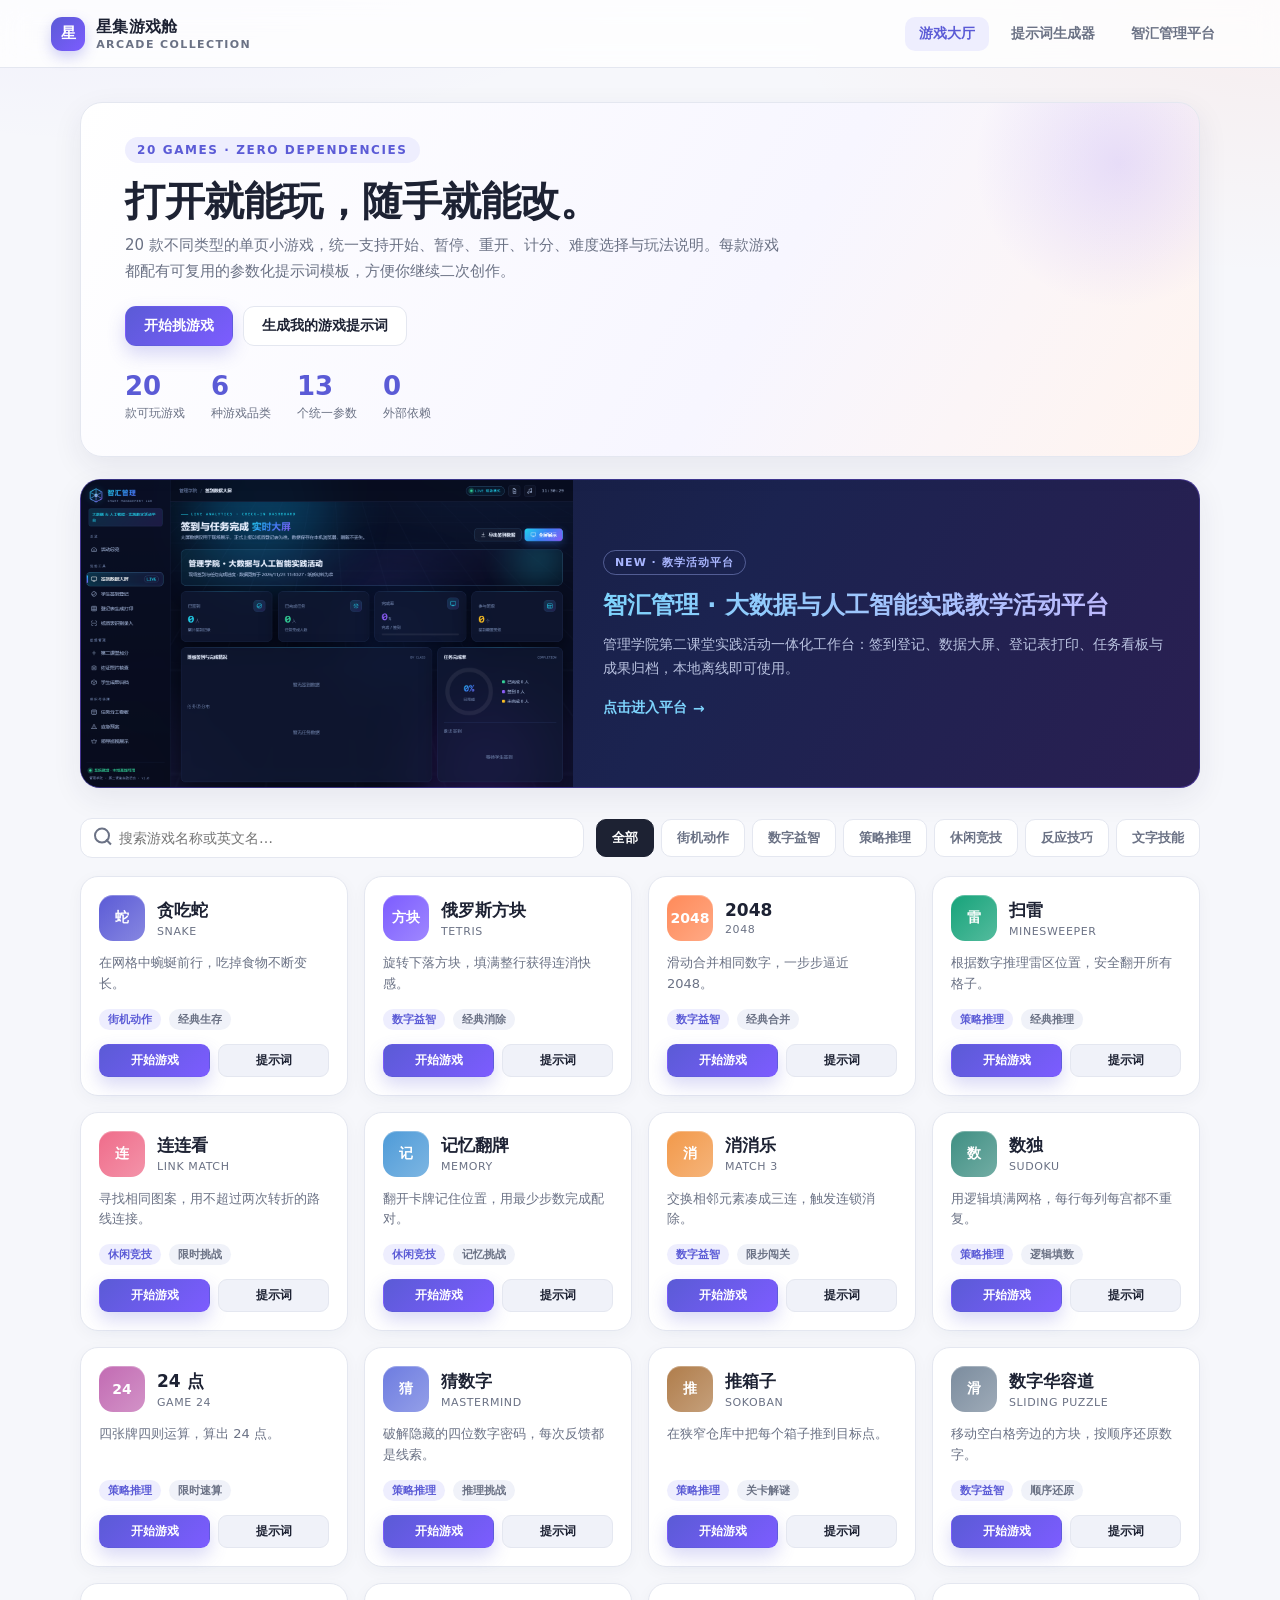
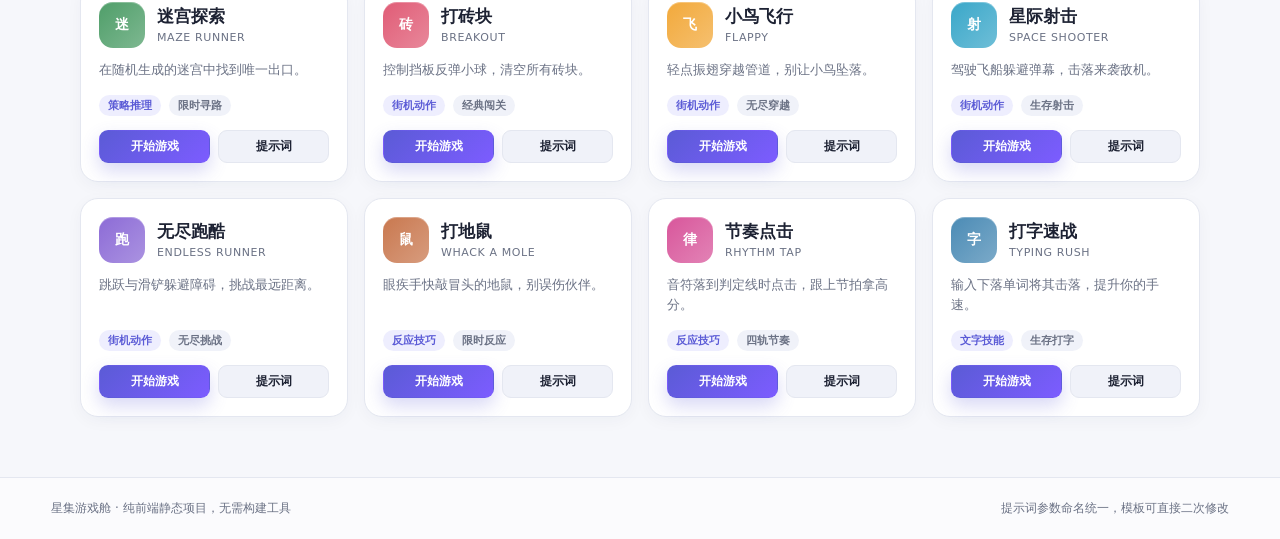
==== commit 9409a9e9: "Restore root index.html for game landing page" ====
--- a/index.html
+++ b/index.html
@@ -1,97 +1,75 @@
-<!DOCTYPE html>
-<html lang="zh-CN">
-<head>
-<meta charset="UTF-8">
-<meta name="viewport" content="width=device-width, initial-scale=1.0, viewport-fit=cover">
-<meta name="theme-color" content="#04070f">
-<title>用友新道大数据实训室 · AI游戏奇遇记：零代码创作实战</title>
-<link rel="stylesheet" href="css/style.css?v=3">
-</head>
-<body>
-<div class="app-shell">
-
-  <!-- 背景装饰层 -->
-  <div class="bg-layer" aria-hidden="true">
-    <div class="bg-grid"></div>
-    <div class="bg-orb bg-orb-a"></div>
-    <div class="bg-orb bg-orb-b"></div>
-    <div class="bg-orb bg-orb-c"></div>
-    <div class="bg-scan"></div>
-  </div>
-
-  <!-- 侧边栏 -->
-  <aside class="sidebar" id="sidebar">
-    <div class="brand">
-      <div class="brand-mark">
-        <svg viewBox="0 0 48 48" aria-hidden="true">
-          <defs>
-            <linearGradient id="brandGrad" x1="0" y1="0" x2="1" y2="1">
-              <stop offset="0%" stop-color="#00e6d2"/>
-              <stop offset="100%" stop-color="#7c4dff"/>
-            </linearGradient>
-          </defs>
-          <path d="M24 3 43 13v22L24 45 5 35V13z" fill="none" stroke="url(#brandGrad)" stroke-width="2.4"/>
-          <circle cx="24" cy="24" r="4.2" fill="url(#brandGrad)"/>
-          <path d="M24 8v10M24 30v10M9 16l9 5M30 27l9 5M39 16l-9 5M18 27l-9 5" stroke="url(#brandGrad)" stroke-width="1.8" stroke-linecap="round"/>
-        </svg>
-      </div>
-      <div class="brand-text">
-        <strong>用友新道</strong>
-        <span>AI GAME CREATION LAB</span>
-      </div>
-    </div>
-
-    <div class="brand-sub">AI游戏奇遇记 · 零代码创作实战</div>
-
-    <nav class="nav" id="nav" aria-label="主导航"></nav>
-
-    <div class="sidebar-foot">
-      <div class="sys-status"><span class="pulse-dot"></span><span id="sysStatusText">系统就绪 · 本地离线可用</span></div>
-      <div class="sys-meta">用友新道大数据实训室 · 至学楼D103 · v1.0</div>
-    </div>
-  </aside>
-
-  <!-- 主内容区 -->
-  <div class="content-wrap">
-    <header class="topbar">
-      <button class="icon-btn menu-toggle" id="menuToggle" aria-label="展开导航">
-        <svg viewBox="0 0 24 24"><path d="M4 6h16M4 12h16M4 18h16"/></svg>
-      </button>
-      <div class="crumb">
-        <span class="crumb-root">用友新道大数据实训室</span>
-        <span class="crumb-sep">/</span>
-        <span id="crumbCurrent">活动总览</span>
-      </div>
-      <div class="topbar-actions">
-        <span class="live-badge"><span class="pulse-dot"></span> LIVE 现场模式</span>
-        <button class="icon-btn" id="btnPaper" title="纸质应急模式" aria-label="纸质应急模式">
-          <svg viewBox="0 0 24 24"><path d="M7 3h7l5 5v13H7zM14 3v5h5M10 13h6M10 17h6"/></svg>
-        </button>
-        <button class="icon-btn" id="btnMusic" title="轻音乐开关" aria-label="轻音乐开关">
-          <svg viewBox="0 0 24 24"><path d="M9 18V5l10-2v13M9 18a3 3 0 1 1-6 0 3 3 0 0 1 6 0zm10-2a3 3 0 1 1-6 0 3 3 0 0 1 6 0z"/></svg>
-        </button>
-        <div class="clock" id="clock">--:--:--</div>
-      </div>
-    </header>
-
-    <main class="main" id="app" tabindex="-1"></main>
-
-    <footer class="footer">
-      <div class="footer-l">用友新道大数据实训室 · AI游戏奇遇记：零代码创作实战</div>
-      <div class="footer-c">地点 至学楼D103 · 借助AI工具零代码完成小游戏并现场提交 · 纸质登记与现场大屏双轨一致</div>
-      <div class="footer-r">LOCAL-FIRST · NO SERVER REQUIRED</div>
-    </footer>
-  </div>
-</div>
-
-<div class="toast-stack" id="toastStack" aria-live="polite"></div>
-<div class="overlay" id="overlay"></div>
-
-<script src="js/store.js?v=3"></script>
-<script src="js/ui.js?v=3"></script>
-<script src="js/viz.js?v=3"></script>
-<script src="js/data-source.js?v=3"></script>
-<script src="js/app.js?v=3"></script>
-<script src="js/modules.js?v=3"></script>
-</body>
-</html>
+<!DOCTYPE html>
+<html lang="zh-CN">
+<head>
+  <meta charset="UTF-8">
+  <meta name="viewport" content="width=device-width, initial-scale=1, viewport-fit=cover">
+  <meta name="theme-color" content="#f6f7fb">
+  <title>星集游戏舱 · 20 款单页小游戏</title>
+  <link rel="stylesheet" href="assets/css/common.css">
+  <link rel="stylesheet" href="assets/css/hub.css">
+</head>
+<body>
+  <header class="site-header">
+    <a class="brand" href="index.html">
+      <span class="brand-mark">星</span>
+      <span>星集游戏舱<small>ARCADE COLLECTION</small></span>
+    </a>
+    <nav class="nav">
+      <a class="active" href="index.html">游戏大厅</a>
+      <a href="generator.html">提示词生成器</a>
+      <a href="activity-site/index.html">智汇管理平台</a>
+    </nav>
+  </header>
+
+  <main class="page">
+    <section class="hero">
+      <span class="eyebrow">20 GAMES · ZERO DEPENDENCIES</span>
+      <h1>打开就能玩，随手就能改。</h1>
+      <p class="lead">20 款不同类型的单页小游戏，统一支持开始、暂停、重开、计分、难度选择与玩法说明。每款游戏都配有可复用的参数化提示词模板，方便你继续二次创作。</p>
+      <div class="hero-actions">
+        <a class="btn btn-primary" href="#games">开始挑游戏</a>
+        <a class="btn" href="generator.html">生成我的游戏提示词</a>
+      </div>
+      <div class="stats-row">
+        <div><div class="stat-num">20</div><div class="stat-label">款可玩游戏</div></div>
+        <div><div class="stat-num">6</div><div class="stat-label">种游戏品类</div></div>
+        <div><div class="stat-num">13</div><div class="stat-label">个统一参数</div></div>
+        <div><div class="stat-num">0</div><div class="stat-label">外部依赖</div></div>
+      </div>
+    </section>
+
+    <section class="featured" aria-label="推荐项目">
+      <a class="featured-card" href="activity-site/index.html">
+        <div class="featured-thumb">
+          <img src="activity-site/preview-desktop.png" alt="智汇管理平台预览图">
+        </div>
+        <div class="featured-body">
+          <span class="featured-tag">NEW · 教学活动平台</span>
+          <h2>智汇管理 · 大数据与人工智能实践教学活动平台</h2>
+          <p>管理学院第二课堂实践活动一体化工作台：签到登记、数据大屏、登记表打印、任务看板与成果归档，本地离线即可使用。</p>
+          <span class="featured-link">点击进入平台 <span aria-hidden="true">→</span></span>
+        </div>
+      </a>
+    </section>
+
+    <section id="games">
+      <div class="toolbar">
+        <div class="search"><input id="searchInput" type="text" placeholder="搜索游戏名称或英文名…" aria-label="搜索游戏"></div>
+        <div class="filters" id="filters"></div>
+      </div>
+      <div class="game-grid" id="gameGrid"></div>
+    </section>
+  </main>
+
+  <footer class="site-footer">
+    <span>星集游戏舱 · 纯前端静态项目，无需构建工具</span>
+    <span>提示词参数命名统一，模板可直接二次修改</span>
+  </footer>
+
+  <script src="assets/js/core/utils.js"></script>
+  <script src="assets/js/core/sound.js"></script>
+  <script src="assets/js/core/registry.js"></script>
+  <script src="assets/js/data/games.js"></script>
+  <script src="assets/js/core/app.js"></script>
+</body>
+</html>
--- a/assets/css/common.css
+++ b/assets/css/common.css
@@ -0,0 +1,107 @@
+:root {
+  --bg: #f6f7fb;
+  --surface: #ffffff;
+  --surface-2: #f0f2f9;
+  --ink: #1d2233;
+  --muted: #6b7285;
+  --line: #e4e7f0;
+  --brand: #5b5bd6;
+  --brand-2: #7c5cff;
+  --accent: #ff7a59;
+  --good: #16a37a;
+  --bad: #e05555;
+  --shadow: 0 10px 30px rgba(35, 41, 80, 0.08);
+  --radius: 16px;
+}
+
+* { box-sizing: border-box; }
+html, body { margin: 0; padding: 0; }
+body {
+  font-family: "PingFang SC", "Microsoft YaHei", "Segoe UI", system-ui, sans-serif;
+  color: var(--ink);
+  background:
+    radial-gradient(1100px 600px at 10% -10%, rgba(124, 92, 255, 0.10), transparent 60%),
+    radial-gradient(900px 500px at 100% 0%, rgba(255, 122, 89, 0.08), transparent 55%),
+    var(--bg);
+  min-height: 100vh;
+  -webkit-font-smoothing: antialiased;
+}
+a { color: inherit; text-decoration: none; }
+button, input, select, textarea { font: inherit; color: inherit; }
+button { cursor: pointer; }
+
+.site-header {
+  height: 68px;
+  display: flex;
+  align-items: center;
+  justify-content: space-between;
+  padding: 0 clamp(16px, 4vw, 52px);
+  background: rgba(255, 255, 255, 0.78);
+  backdrop-filter: blur(14px);
+  border-bottom: 1px solid var(--line);
+  position: sticky;
+  top: 0;
+  z-index: 20;
+}
+.brand { display: flex; align-items: center; gap: 11px; font-weight: 800; letter-spacing: 0.3px; }
+.brand-mark {
+  width: 34px; height: 34px; border-radius: 11px;
+  background: linear-gradient(135deg, var(--brand), var(--brand-2));
+  color: #fff; display: grid; place-items: center;
+  font-size: 15px; box-shadow: 0 6px 14px rgba(91, 91, 214, 0.28);
+}
+.brand small { display: block; font-size: 11px; font-weight: 600; color: var(--muted); letter-spacing: 1.4px; }
+.nav { display: flex; gap: 8px; align-items: center; }
+.nav a {
+  padding: 8px 14px; border-radius: 10px; font-size: 14px; font-weight: 600; color: var(--muted);
+  transition: 0.18s ease;
+}
+.nav a:hover { background: var(--surface-2); color: var(--ink); }
+.nav a.active { background: #eeeefe; color: var(--brand); }
+
+.page { max-width: 1200px; margin: 0 auto; padding: 34px clamp(16px, 4vw, 40px) 60px; }
+.page-head { margin-bottom: 26px; }
+.eyebrow {
+  display: inline-flex; align-items: center; gap: 7px;
+  font-size: 12px; font-weight: 800; letter-spacing: 1.6px; color: var(--brand);
+  background: #eeeefe; padding: 6px 12px; border-radius: 999px;
+}
+h1 { font-size: clamp(26px, 4vw, 40px); line-height: 1.2; margin: 14px 0 8px; letter-spacing: -0.5px; }
+h2 { font-size: 20px; margin: 0 0 12px; }
+h3 { font-size: 16px; margin: 0 0 8px; }
+p { line-height: 1.7; }
+.lead { color: var(--muted); font-size: 15px; max-width: 720px; margin: 0; }
+
+.btn {
+  border: 1px solid var(--line); background: var(--surface); color: var(--ink);
+  padding: 10px 18px; border-radius: 11px; font-size: 14px; font-weight: 700;
+  transition: transform 0.15s ease, box-shadow 0.15s ease, background 0.15s ease;
+}
+.btn:hover { transform: translateY(-1px); box-shadow: var(--shadow); }
+.btn:active { transform: translateY(0); }
+.btn:disabled { opacity: 0.45; cursor: not-allowed; transform: none; box-shadow: none; }
+.btn-primary {
+  background: linear-gradient(135deg, var(--brand), var(--brand-2));
+  border-color: transparent; color: #fff;
+  box-shadow: 0 8px 18px rgba(91, 91, 214, 0.24);
+}
+.btn-ghost { background: var(--surface-2); }
+.btn-sm { padding: 7px 12px; font-size: 12px; border-radius: 9px; }
+
+.card { background: var(--surface); border: 1px solid var(--line); border-radius: var(--radius); box-shadow: var(--shadow); }
+.tag { display: inline-block; font-size: 11px; font-weight: 700; padding: 3px 9px; border-radius: 999px; background: var(--surface-2); color: var(--muted); }
+.tag-brand { background: #eeeefe; color: var(--brand); }
+.muted { color: var(--muted); }
+.mono { font-family: "JetBrains Mono", "SFMono-Regular", Consolas, monospace; }
+
+.site-footer {
+  border-top: 1px solid var(--line); padding: 22px clamp(16px, 4vw, 52px);
+  color: var(--muted); font-size: 12px; display: flex; justify-content: space-between; gap: 16px; flex-wrap: wrap;
+  background: rgba(255, 255, 255, 0.6);
+}
+
+@media (max-width: 640px) {
+  .site-header { height: 60px; }
+  .nav a { padding: 7px 10px; font-size: 13px; }
+  .brand small { display: none; }
+}
--- a/assets/css/hub.css
+++ b/assets/css/hub.css
@@ -0,0 +1,157 @@
+.hero {
+  border-radius: 22px;
+  background: linear-gradient(120deg, #ffffff 0%, #f7f6ff 60%, #fff4ef 100%);
+  border: 1px solid var(--line);
+  padding: 34px clamp(20px, 4vw, 44px);
+  box-shadow: var(--shadow);
+  position: relative;
+  overflow: hidden;
+}
+.hero::after {
+  content: "";
+  position: absolute; right: -70px; top: -90px; width: 300px; height: 300px;
+  border-radius: 50%; background: radial-gradient(circle, rgba(124,92,255,.16), transparent 68%);
+}
+.hero h1 { max-width: 620px; position: relative; z-index: 1; }
+.hero .lead { max-width: 660px; position: relative; z-index: 1; }
+.hero-actions { display: flex; gap: 10px; margin-top: 22px; flex-wrap: wrap; position: relative; z-index: 1; }
+.stats-row { display: flex; gap: 26px; margin-top: 26px; flex-wrap: wrap; position: relative; z-index: 1; }
+.stat-num { font-size: 26px; font-weight: 800; color: var(--brand); line-height: 1.1; }
+.stat-label { font-size: 12px; color: var(--muted); margin-top: 4px; }
+
+.toolbar {
+  display: flex; gap: 12px; align-items: center; flex-wrap: wrap;
+  margin: 30px 0 18px;
+}
+.search {
+  flex: 1; min-width: 220px; position: relative;
+}
+.search input {
+  width: 100%; padding: 11px 14px 11px 38px; border: 1px solid var(--line);
+  border-radius: 12px; background: var(--surface); outline: none; font-size: 14px;
+}
+.search input:focus { border-color: var(--brand); box-shadow: 0 0 0 3px rgba(91,91,214,.10); }
+.search::before {
+  content: ""; position: absolute; left: 14px; top: 50%; width: 12px; height: 12px;
+  border: 2px solid var(--muted); border-radius: 50%; transform: translateY(-65%);
+}
+.search::after {
+  content: ""; position: absolute; left: 25px; top: 58%; width: 7px; height: 2px;
+  background: var(--muted); transform: rotate(45deg);
+}
+.filters { display: flex; gap: 7px; flex-wrap: wrap; }
+.filter-btn {
+  border: 1px solid var(--line); background: var(--surface); color: var(--muted);
+  padding: 9px 15px; border-radius: 10px; font-size: 13px; font-weight: 700;
+}
+.filter-btn:hover { color: var(--ink); }
+.filter-btn.active { background: var(--ink); border-color: var(--ink); color: #fff; }
+
+.game-grid {
+  display: grid; grid-template-columns: repeat(auto-fill, minmax(255px, 1fr)); gap: 16px;
+}
+.game-card {
+  background: var(--surface); border: 1px solid var(--line); border-radius: 18px;
+  padding: 18px; box-shadow: 0 4px 16px rgba(35,41,80,.04);
+  transition: transform .2s ease, box-shadow .2s ease, border-color .2s ease;
+  display: flex; flex-direction: column; min-height: 184px;
+}
+.game-card:hover { transform: translateY(-4px); box-shadow: var(--shadow); border-color: #d8d9f5; }
+.game-card-top { display: flex; align-items: center; gap: 12px; margin-bottom: 12px; }
+.game-icon {
+  width: 46px; height: 46px; border-radius: 14px; flex: 0 0 46px;
+  display: grid; place-items: center; color: #fff; font-weight: 800; font-size: 14px;
+  box-shadow: inset 0 1px 0 rgba(255,255,255,.28);
+}
+.game-card h3 { margin: 0 0 3px; font-size: 17px; }
+.game-card .en { font-size: 11px; color: var(--muted); letter-spacing: .6px; }
+.game-card .tagline { font-size: 13px; color: var(--muted); line-height: 1.6; flex: 1; }
+.game-card-bottom { display: flex; align-items: center; gap: 8px; margin-top: 14px; }
+.game-card-bottom .btn { flex: 1; text-align: center; }
+.empty { padding: 48px; text-align: center; color: var(--muted); grid-column: 1 / -1; }
+
+/* 推荐项目：智汇管理教学活动平台 */
+.featured { margin-top: 22px; }
+.featured-card {
+  display: flex;
+  gap: 0;
+  align-items: stretch;
+  background: linear-gradient(120deg, #121a35 0%, #1b2350 55%, #2a1f52 100%);
+  border: 1px solid rgba(124, 92, 255, 0.35);
+  border-radius: 20px;
+  overflow: hidden;
+  box-shadow: var(--shadow);
+  transition: transform .2s ease, box-shadow .2s ease;
+}
+.featured-card:hover {
+  transform: translateY(-2px);
+  box-shadow: 0 16px 40px rgba(35, 41, 80, 0.22);
+}
+.featured-thumb {
+  flex: 0 0 44%;
+  min-height: 210px;
+  background: #0a1024;
+  display: flex;
+  align-items: center;
+  justify-content: center;
+  overflow: hidden;
+}
+.featured-thumb img {
+  width: 100%;
+  height: 100%;
+  object-fit: cover;
+  object-position: top left;
+  display: block;
+}
+.featured-body {
+  flex: 1;
+  padding: 26px 30px;
+  display: flex;
+  flex-direction: column;
+  justify-content: center;
+  color: #eef1ff;
+}
+.featured-tag {
+  align-self: flex-start;
+  font-size: 11px;
+  font-weight: 800;
+  letter-spacing: 1px;
+  color: #a9b6ff;
+  border: 1px solid rgba(169, 182, 255, 0.4);
+  border-radius: 999px;
+  padding: 4px 11px;
+  margin-bottom: 14px;
+}
+.featured-body h2 {
+  margin: 0 0 10px;
+  font-size: clamp(18px, 2.2vw, 24px);
+  line-height: 1.35;
+  background: linear-gradient(90deg, #7dd3fc, #c4b5fd);
+  -webkit-background-clip: text;
+  background-clip: text;
+  color: transparent;
+}
+.featured-body p {
+  margin: 0;
+  font-size: 14px;
+  line-height: 1.75;
+  color: #b9c2e0;
+}
+.featured-link {
+  margin-top: 18px;
+  display: inline-flex;
+  align-items: center;
+  gap: 6px;
+  align-self: flex-start;
+  font-size: 14px;
+  font-weight: 700;
+  color: #7dd3fc;
+}
+.featured-link span { transition: transform .2s ease; }
+.featured-card:hover .featured-link span { transform: translateX(4px); }
+
+@media (max-width: 760px) {
+  .featured-card { flex-direction: column; }
+  .featured-thumb { flex: none; min-height: 0; height: 180px; }
+  .featured-body { padding: 22px; }
+}
